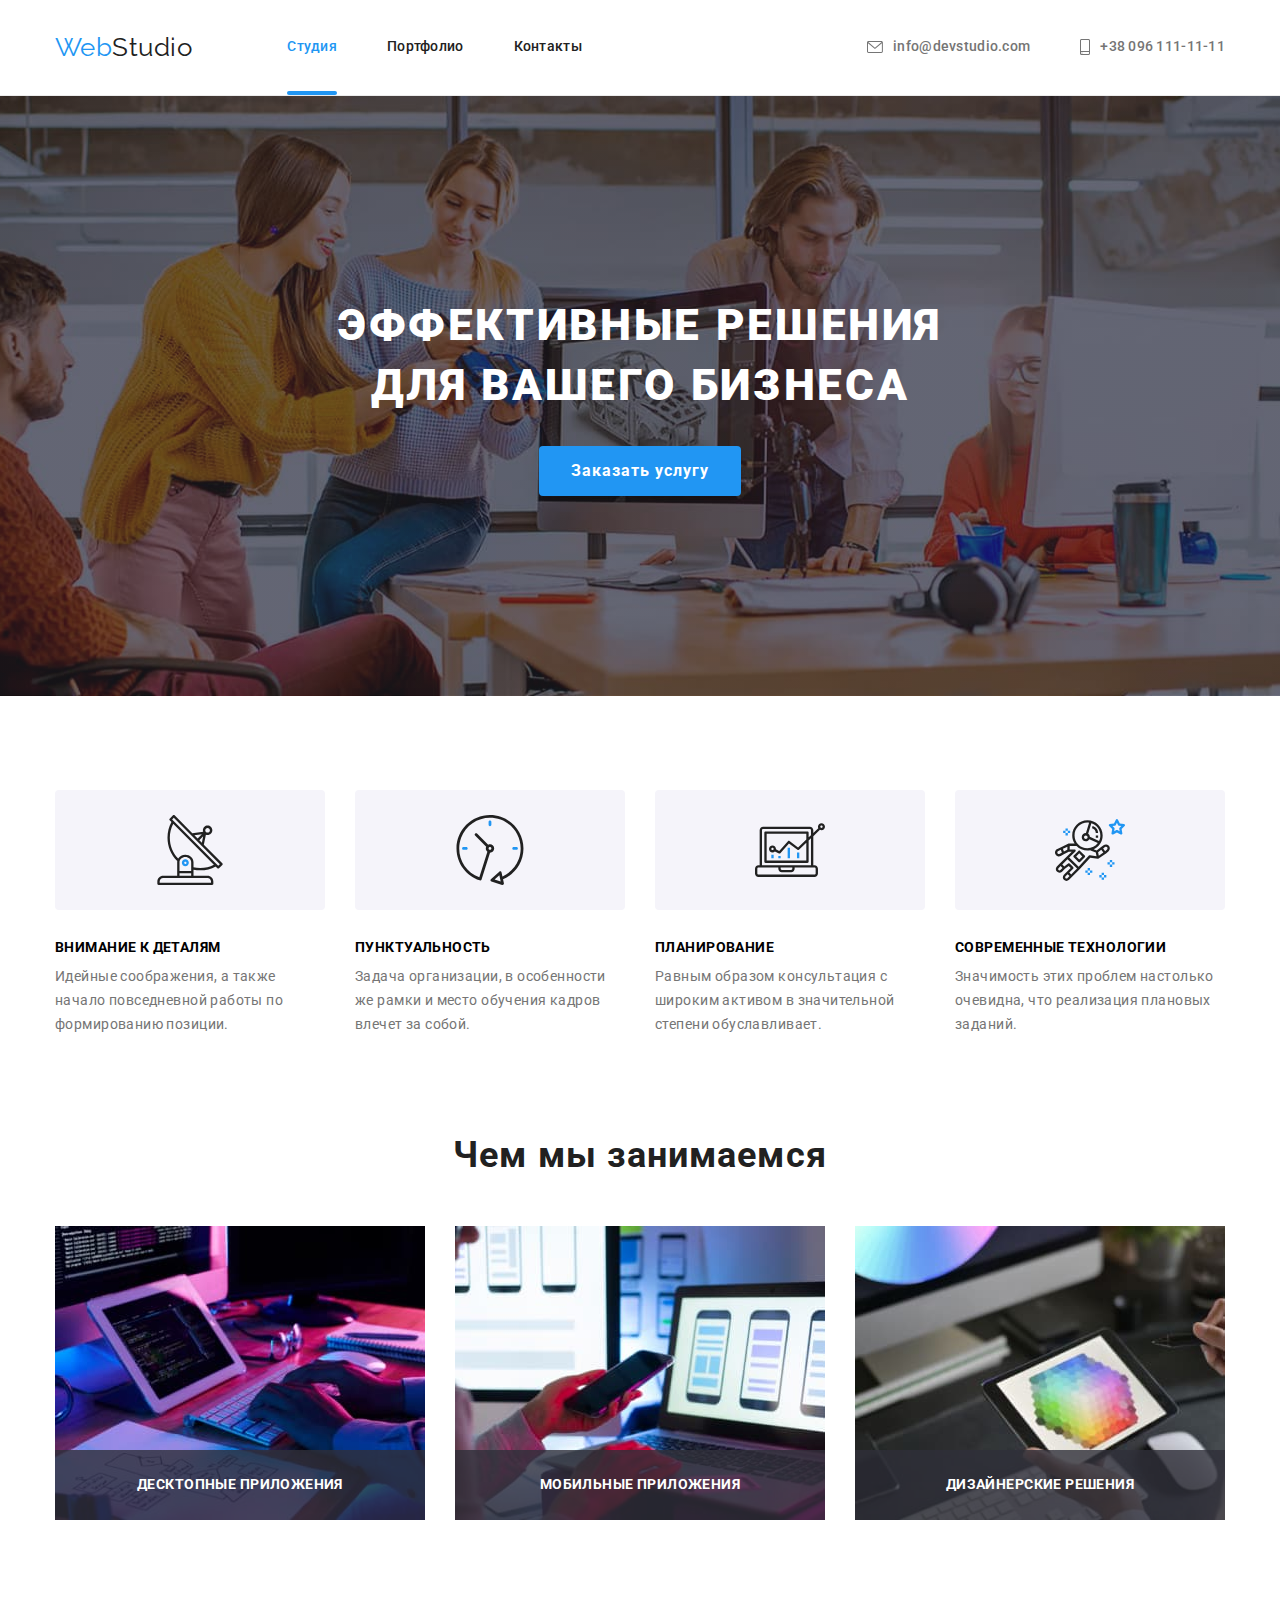
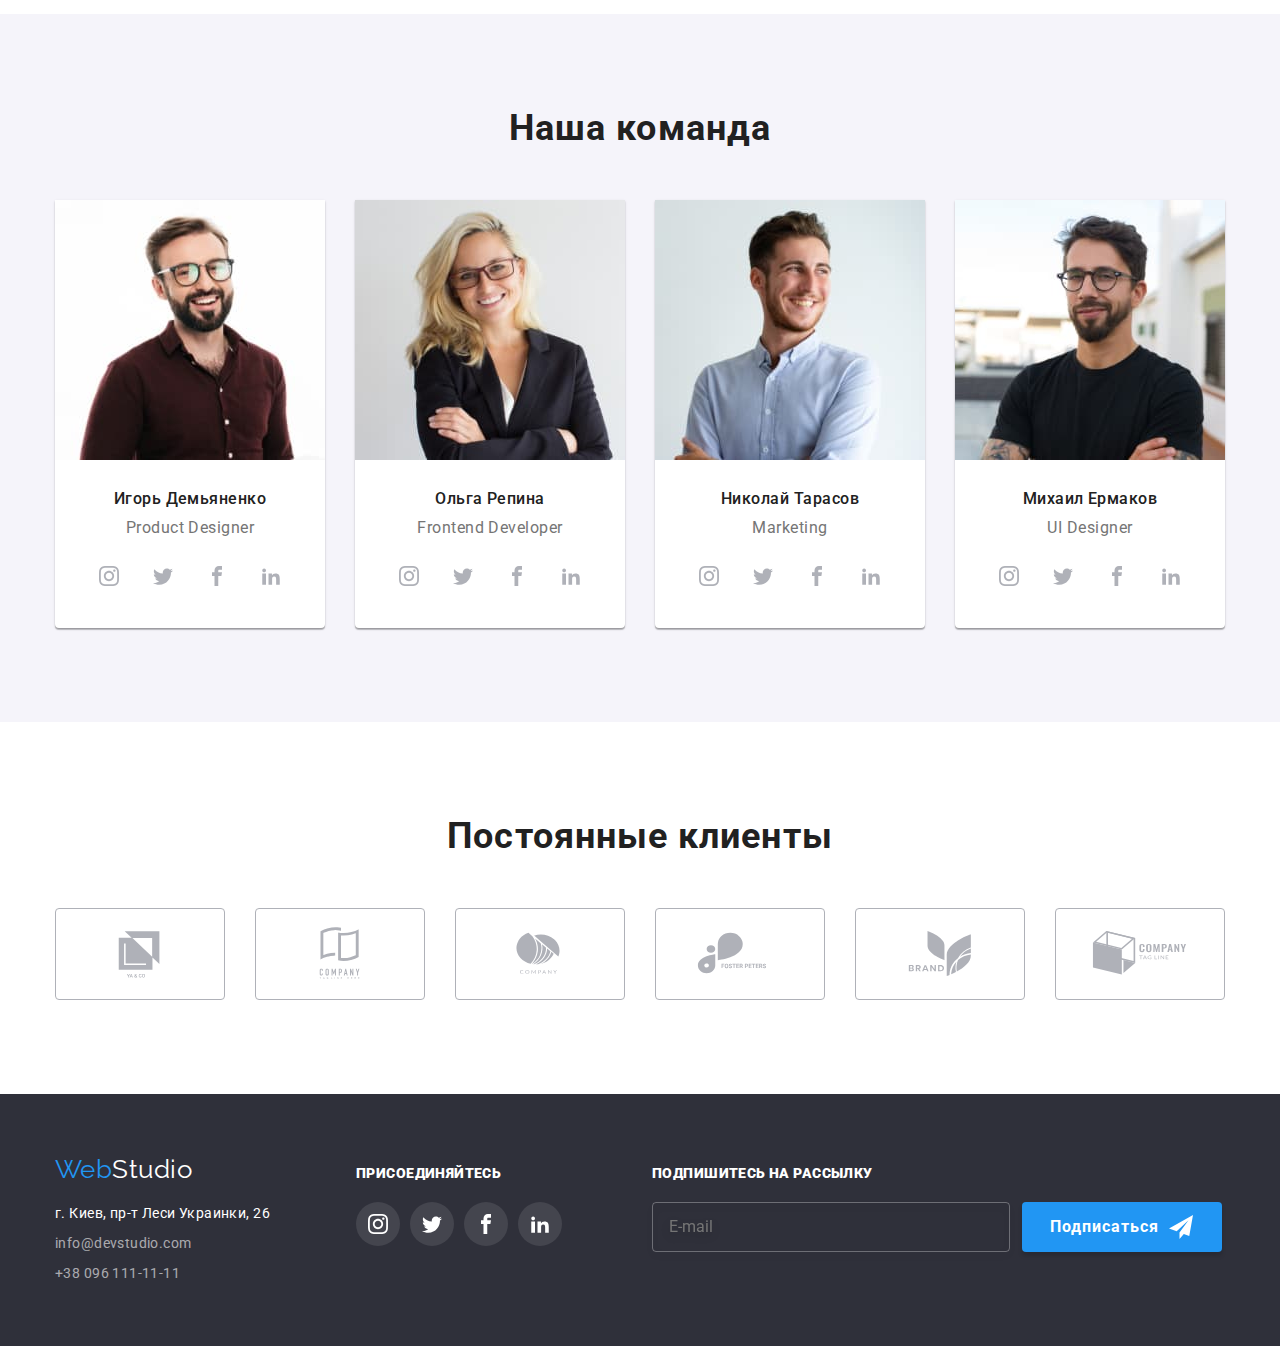
==== index.html @ 9012a433 "scss biaka" ====
<!DOCTYPE html>
<html lang="ru">
<head>
    <meta charset="UTF-8">
    <meta http-equiv="X-UA-Compatible" content="IE=edge">
    <meta name="viewport" content="width=device-width, initial-scale=1.0">
    <title>Studio</title>
    <link rel="preconnect" href="https://fonts.googleapis.com">
    <link rel="preconnect" href="https://fonts.gstatic.com" crossorigin>
    <link href="https://fonts.googleapis.com/css2?family=Raleway:wght@700&family=Roboto:wght@400;500;700;900&display=swap"
        rel="stylesheet">
    <link rel="stylesheet" href="https://cdnjs.cloudflare.com/ajax/libs/modern-normalize/1.1.0/modern-normalize.min.css">
    <link rel="stylesheet" href="./css/main.min.css">
    <link rel="stylesheet" href="./css/styles.css">
</head>
<body>
    <!-- Шапка сайта -->
    <header class="header">
        <div class="container header-container">
            <nav class="header-navigate">
                <p class="logo">Web<span class="text">Studio</span></p>
                <ul class="site-nav">
                    <li class="site-nav-item"> <a class="site-nav-link current" href="./index.html"> Студия </a> </li>
                    <li class="site-nav-item"> <a class="site-nav-link" href="./portfolio.html"> Портфолио </a> </li>
                    <li class="site-nav-item"> <a class="site-nav-link" href=""> Контакты </a> </li>
                </ul>
            </nav>
            <ul class="auth-nav">
                <li class="auth-nav-item">
                    <a class="auth-nav-link" href="mailto:info@devstudio.com">
                        <svg class="nav-icon nav-icon-envelope">
                            <use href="./images/sprite.svg#icon-envelope"></use>
                        </svg>
                        info@devstudio.com
                    </a>
                </li>

                <li class="auth-nav-item">
                    <a class="auth-nav-link" href="tel:+380961111111">
                        <svg class="nav-icon nav-icon-smartphone">
                            <use href="./images/sprite.svg#icon-smartphone"></use>
                        </svg>
                        +38 096 111-11-11
                    </a>
                </li>
            </ul>
        </div>
    </header>
    <main>
        <!-- Герой -->
        <section class="section section-hero">
            <div class="container">
                <h1 class="hero-headline "> Эффективные решения для вашего бизнеса </h1>
                <button class="hero-button" type="button" data-modal-open> Заказать услугу </button>
            </div>
        </section>
        <!-- Преимущества  -->
        <section class="section section-benefits">
            <div class="container">
                <h2 class="visual-hidden"> Наши преимущества </h2>
                <ul class="benefits">
                    <li class="benefits-items">
                        <div class="benefits-card-set">
                            <div class="card-set">
                                <svg width="70" height="70">
                                    <use href="./images/sprite.svg#icon-antenna"></use>
                                </svg>
                            </div>
                            <h3 class="title-items "> Внимание к деталям </h3>
                            <p class="text-items"> Идейные соображения, а также начало повседневной работы по
                                формированию позиции. </p>
                        </div>
                    </li>
                    <li class="benefits-items">
                        <div class="benefits-card-set">
                            <div class="card-set">
                                <svg width="70" height="70">
                                    <use href="./images/sprite.svg#icon-clock"></use>
                                </svg>
                            </div>
                            <h3 class="title-items "> Пунктуальность </h3>
                            <p class="text-items"> Задача организации, в особенности же рамки и место обучения кадров
                                влечет за собой. </p>
                        </div>
                    </li>
                    <li class="benefits-items">
                        <div class="benefits-card-set">
                            <div class="card-set">
                                <svg width="70" height="70">
                                    <use href="./images/sprite.svg#icon-diagram"></use>
                                </svg>
                            </div>
                            <h3 class="title-items "> Планирование </h3>
                            <p class="text-items"> Равным образом консультация с широким активом в значительной степени
                                обуславливает. </p>
                        </div>
                    </li>
                    <li class="benefits-items">
                        <div class="benefits-card-set">
                            <div class="card-set">
                                <svg width="70" height="70">
                                    <use href="./images/sprite.svg#icon-astronaut"></use>
                                </svg>
                            </div>
                            <h3 class="title-items "> Современные технологии </h3>
                            <p class="text-items"> Значимость этих проблем настолько очевидна, что реализация плановых
                                заданий. </p>
                        </div>
                    </li>
                </ul>
            </div>
        </section>
        <!--Примери работ -->
        <section class="section section-work">
            <div class="container">
                <h2 class="headline"> Чем мы занимаемся </h2>
                <ul class="pictures">
                    <li class="pictures-work">
                        <img src="./images1/picture1.jpg" alt="программное обеспечение" height="294" width="370">
                        <p class="pictures-label">Десктопные приложения</p>
                    </li>
                    <li class="pictures-work">
                        <img src="./images1/picture2.jpg" alt="поддержка мобильних приложений" height="294" width="370">
                        <p class="pictures-label">Мобильные приложения</p>
                    </li>
                    <li class="pictures-work">
                        <img src="./images1/picture3.jpg" alt="цветовое оформление" height="294" width="370">
                        <p class="pictures-label">Дизайнерские решения</p>
                    </li>
                </ul>
            </div>
        </section>
        <!-- Наша команда  -->
        <section class="section section-team">
            <div class="container">
                <h2 class="headline"> Наша команда </h2>
                <ul class="team">
                    <li class="people">
                        <img src="./images1/igor_demianenko.jpg" alt="Игорь Демьяненко" height="260" width="270">
                        <div class="people-item">
                            <h3 class="people-name"> Игорь Демьяненко </h3>
                            <p lang="en" class="people-position"> Product Designer </p>
                            <div class="social-card">
                                <ul class="social-list">
                                    <li class="social-item">
                                        <a class="social-link" href="">
                                            <svg class="social-icon" width="20" height="20">
                                                <use href="./images/sprite.svg#icon-instagram1"></use>
                                            </svg>
                                        </a>
                                    </li>
                                    <li class="social-item">
                                        <a class="social-link" href="">
                                            <svg class="social-icon">
                                                <use href="./images/sprite.svg#icon-twitter1"></use>
                                            </svg>
                                        </a>
                                    </li>
                                    <li class="social-item">
                                        <a class="social-link" href="">
                                            <svg class="social-icon">
                                                <use href="./images/sprite.svg#icon-facebook1"></use>
                                            </svg>
                                        </a>
                                    </li>
                                    <li class="social-item">
                                        <a class="social-link" href="">
                                            <svg class="social-icon">
                                                <use href="./images/sprite.svg#icon-linkedin1"></use>
                                            </svg>
                                        </a>
                                    </li>
                                </ul>
                            </div>
                        </div>
                    </li>
                    <li class="people">
                        <img src="./images1/olga_repina.jpg" alt="Ольга Репина" height="260" width="270">
                        <div class="people-item">
                            <h3 class="people-name"> Ольга Репина </h3>
                            <p lang="en" class="people-position"> Frontend Developer </p>
                            <div class="social-card">
                                <ul class="social-list">
                                    <li class="social-item">
                                        <a class="social-link link" href="">
                                            <svg class="social-icon" width="20" height="20">
                                                <use href="./images/sprite.svg#icon-instagram1"></use>
                                            </svg>
                                        </a>
                                    </li>
                                    <li class="social-item">
                                        <a class="social-link link" href="">
                                            <svg class="social-icon">
                                                <use href="./images/sprite.svg#icon-twitter1"></use>
                                            </svg>
                                        </a>
                                    </li>
                                    <li class="social-item">
                                        <a class="social-link link" href="">
                                            <svg class="social-icon">
                                                <use href="./images/sprite.svg#icon-facebook1"></use>
                                            </svg>
                                        </a>
                                    </li>
                                    <li class="social-item">
                                        <a class="social-link link" href="">
                                            <svg class="social-icon">
                                                <use href="./images/sprite.svg#icon-linkedin1"></use>
                                            </svg>
                                        </a>
                                    </li>
                                </ul>
                            </div>
                        </div>
                    </li>
                    <li class="people">
                        <img src="./images1/nikolay_tarasov.jpg" alt="Николай Тарасов" height="260" width="270">
                        <div class="people-item">
                            <h3 class="people-name">Николай Тарасов</h3>
                            <p lang="en" class="people-position">Marketing</p>
                            <div class="social-card">
                                <ul class="social-list">
                                    <li class="social-item">
                                        <a class="social-link link" href="">
                                            <svg class="social-icon" width="20" height="20">
                                                <use href="./images/sprite.svg#icon-instagram1"></use>
                                            </svg>
                                        </a>
                                    </li>
                                    <li class="social-item">
                                        <a class="social-link link" href="">
                                            <svg class="social-icon">
                                                <use href="./images/sprite.svg#icon-twitter1"></use>
                                            </svg>
                                        </a>
                                    </li>
                                    <li class="social-item">
                                        <a class="social-link link" href="">
                                            <svg class="social-icon">
                                                <use href="./images/sprite.svg#icon-facebook1"></use>
                                            </svg>
                                        </a>
                                    </li>
                                    <li class="social-item">
                                        <a class="social-link link" href="">
                                            <svg class="social-icon">
                                                <use href="./images/sprite.svg#icon-linkedin1"></use>
                                            </svg>
                                        </a>
                                    </li>
                                </ul>
                            </div>
                        </div>
                    </li>
                    <li class="people">
                        <img src="./images1/mikhail_yermakov.jpg" alt="Михаил Ермаков" height="260" width="270">
                        <div class="people-item">
                            <h3 class="people-name">Михаил Ермаков</h3>
                            <p lang="en" class="people-position">UI Designer</p>
                            <div class="social-card">
                                <ul class="social-list">
                                    <li class="social-item">
                                        <a class="social-link link" href="">
                                            <svg class="social-icon" width="20" height="20">
                                                <use href="./images/sprite.svg#icon-instagram1"></use>
                                            </svg>
                                        </a>
                                    </li>
                                    <li class="social-item">
                                        <a class="social-link link" href="">
                                            <svg class="social-icon">
                                                <use href="./images/sprite.svg#icon-twitter1"></use>
                                            </svg>
                                        </a>
                                    </li>
                                    <li class="social-item">
                                        <a class="social-link link" href="">
                                            <svg class="social-icon">
                                                <use href="./images/sprite.svg#icon-facebook1"></use>
                                            </svg>
                                        </a>
                                    </li>
                                    <li class="social-item">
                                        <a class="social-link link" href="">
                                            <svg class="social-icon">
                                                <use href="./images/sprite.svg#icon-linkedin1"></use>
                                            </svg>
                                        </a>
                                    </li>
                                </ul>
                            </div>
                        </div>
                    </li>
                </ul>
            </div>
        </section>
        <!-- Постоянные клиенты -->
        <section class="section">
            <div class="container">
                <h2 class="headline">Постоянные клиенты</h2>
                <ul class="company">
                    <li class="company-partner">
                        <a class="company-link" href="">
                            <svg class="company-icon">
                                <use href="./images/sprite.svg#icon-company0"></use>
                            </svg>
                        </a>
                    </li>
                    <li class="company-partner">
                        <a class="company-link" href="">
                            <svg class="company-icon">
                                <use href="./images/sprite.svg#icon-company1"></use>
                            </svg>
                        </a>
                    </li>
                    <li class="company-partner">
                        <a class="company-link" href="">
                            <svg class="company-icon">
                                <use href="./images/sprite.svg#icon-company2"></use>
                            </svg>
                        </a>
                    </li>
                    <li class="company-partner">
                        <a class="company-link" href="">
                            <svg class="company-icon">
                                <use href="./images/sprite.svg#icon-company3"></use>
                            </svg>
                        </a>
                    </li>
                    <li class="company-partner">
                        <a class="company-link" href="">
                            <svg class="company-icon">
                                <use href="./images/sprite.svg#icon-company4"></use>
                            </svg>
                        </a>
                    </li>
                    <li class="company-partner">
                        <a class="company-link" href="">
                            <svg class="company-icon">
                                <use href="./images/sprite.svg#icon-company5"></use>
                            </svg>
                        </a>
                    </li>
                </ul>
            </div>
        </section>
    </main>
    <!-- Подвал -->
    <footer class="footer">
        <div class="container footer-container">
            <div class="footer-address">
                <p class="logo">Web<span class="text">Studio</span></p>
                <address class="address">
                    <ul class="address-list">
                        <li class="address-row">
                            <a class="address-link maps"
                                href="https://www.google.com.ua/maps/place/%D0%B1%D1%83%D0%BB%D1%8C%D0%B2%D0%B0%D1%80+%D0%9B%D0%B5%D1%81%D1%96+%D0%A3%D0%BA%D1%80%D0%B0%D1%97%D0%BD%D0%BA%D0%B8,+26,+%D0%9A%D0%B8%D1%97%D0%B2,+02000/@50.4268936,30.5373685,18z">
                                г. Киев, пр-т Леси Украинки, 26 </a>
                        </li>
                        <li class="address-row">
                            <a class="address-link" href="mailto:info@devstudio.com"> info@devstudio.com </a>
                        </li>
                        <li class="address-row">
                            <a class="address-link" href="tel:+380961111111"> +38 096 111-11-11 </a>
                        </li>
                    </ul>
                </address>
            </div>
            <div class="footer-social">
                <p class="footer-headline"> <strong>присоединяйтесь</strong> </p>
                <ul class="social-list">
                    <li class="social-item">
                        <a class="footer-social-link social-link" href="">
                            <svg class="social-icon" width="20" height="20">
                                <use href="./images/sprite.svg#icon-instagram1"></use>
                            </svg>
                        </a>
                    </li>
                    <li class="social-item">
                        <a class="footer-social-link social-link" href="">
                            <svg class="social-icon">
                                <use href="./images/sprite.svg#icon-twitter1"></use>
                            </svg>
                        </a>
                    </li>
                    <li class="social-item">
                        <a class="footer-social-link social-link" href="">
                            <svg class="social-icon">
                                <use href="./images/sprite.svg#icon-facebook1"></use>
                            </svg>
                        </a>
                    </li>
                    <li class="social-item">
                        <a class="footer-social-link social-link" href="">
                            <svg class="social-icon">
                                <use href="./images/sprite.svg#icon-linkedin1"></use>
                            </svg>
                        </a>
                    </li>
                </ul>
            </div>
            <div class="footer-online">
                <p class="footer-headline"> <strong>Подпишитесь на рассылку</strong> </p>
                <form class="footer-online-form">
                    <input class="footer-online-input" type="email" name="user-mail" placeholder="E-mail">
                    <button type="submit" class="hero-button footer-online-btn">
                        Подписаться
                        <svg class="footer-btn-icon">
                            <use href="./images/sprite.svg#icon-send"></use>
                        </svg>
                    </button>
                </form>
            </div>
        </div>
    </footer>
    <!-- modal icon -->
    <div class="backdrop is-hidden" data-modal>
        <div class="modal">
            <button type="button" class="close-btn" data-modal-close>
                <svg class="close-btn-icon">
                    <use href="./images/sprite.svg#icon-close"></use>
                </svg>
            </button>
            <!-- form -->
            <form class="modal-form">
                <p class="modal-title">Оставьте свои данные, мы вам перезвоним</p>
                <div>
                    <div class="modal-field">
                        <label for="name">Имя</label>
                        <span class="input-wrapper">
                            <input class="modal-input" type="text" name="name" id="name" required>
                            <svg class="modal-icon">
                                <use href="./images/sprite.svg#icon-person"></use>
                            </svg>
                        </span>
                    </div>
                    <div class="modal-field">
                        <label for="tel">Телефон</label>
                        <span class="input-wrapper">
                            <input class="modal-input" type="tel" name="tel" id="tel">
                            <svg class="modal-icon">
                                <use href="./images/sprite.svg#icon-phone"></use>
                            </svg>
                        </span>
                    </div>
                    <div class="modal-field">
                        <label for="mail">Почта</label>
                        <span class="input-wrapper">
                            <input class="modal-input" type="email" name="mail" id="mail">
                            <svg class="modal-icon">
                                <use href="./images/sprite.svg#icon-envelope-black"></use>
                            </svg>
                        </span>
                    </div>
                    <div class="modal-comment">
                        <label for="comment">Коментарий</label>
                        <textarea class="textarea-comment" name="comment" id="comment"
                            placeholder="Введите текст"></textarea>
                    </div>

                    <input class="input-checkbox visual-hidden" type="checkbox" name="text" value="text" id="text" />
                    <label class="label-checkbox" for="text">
                        <span class="contour-checkbox">
                            <svg class="check-icon">
                                <use href="./images/sprite.svg#icon-vector"></use>
                            </svg>
                        </span>
                        Соглашаюсь с рассылкой и принимаю <a href="#" class="label-checkbox-link">Условия договора</a>
                    </label>
                </div>
                <div class="modal-btn">
                    <button class="hero-button" type="submit">Отправить</button>
                </div>
            </form>
        </div>
    </div>
    <script src="./js/modal.js"></script>
</body>

</html>
---- css/main.min.css ----
:root{--primary-title-color: #ffffff;--title-text-color: #212121;--text-item-color: #757575;--section-aside-color: #2f303a;--section-secondary-color: #f5f4fa;--social-icon-color: #afb1b8;--accent-color: #2196f3;--timing-function: cubic-bezier(0.4, 0, 0.2, 1);--timing-duration: 250ms}p,h1,h2,h3,h4,h5,h6{margin:0}ul{margin:0;padding-left:0;list-style:none}a{display:block;text-decoration:none;font-style:normal}.visual-hidden{position:absolute;width:1px;height:1px;margin:-1px;border:0;padding:0;white-space:nowrap;-webkit-clip-path:inset(100%);clip-path:inset(100%);clip:rect(0 0 0 0);overflow:hidden}body{font-family:"Roboto",sans-serif;font-style:400;letter-spacing:.03em;background-color:var(--primary-title-color)}img{display:block;max-width:100%;height:auto}.container{margin-left:auto;margin-right:auto;padding-left:15px;padding-right:15px;width:1200px}.section{padding-top:94px;padding-bottom:94px}.logo{font-family:"Raleway",sans-serif;font-size:26px;line-height:1.19;margin-right:95px;color:var(--accent-color)}.logo .text{font-family:"Raleway",sans-serif;font-size:26px;line-height:1.19;color:var(--title-text-color)}.footer .logo{margin-bottom:20px}.footer .text{color:var(--primary-title-color)}.header{padding-top:32px;padding-bottom:32px;border-bottom:1px solid #ececec}.header-container{display:flex;align-items:center}.header-navigate{display:flex;align-items:center}.site-nav{display:flex;align-items:center}.site-nav-item:not(:last-child){margin-right:50px}.site-nav-link{font-weight:500;font-size:14px;line-height:1.14;letter-spacing:.02em;color:var(--title-text-color);position:relative;transition:color var(--timing-duration) var(--timing-function)}.site-nav-link:hover,.site-nav-link:focus,.site-nav-link.current{color:var(--accent-color)}.current::after{content:"";position:absolute;display:block;width:100%;height:4px;border-radius:2px;background-color:var(--accent-color);bottom:-40px}.auth-nav{display:flex;margin-left:auto;align-items:center}.auth-nav-item:not(:last-child){margin-right:50px}.auth-nav-link{font-weight:500;font-size:14px;line-height:1.14;letter-spacing:.02em;color:var(--text-item-color);display:flex;align-items:center;transition:color var(--timing-duration) var(--timing-function)}.auth-nav-link:hover,.auth-nav-link:focus{color:var(--accent-color)}.auth-nav-link:hover .nav-icon,.auth-nav-link:focus .nav-icon{fill:var(--accent-color)}.nav-icon{margin-right:10px;fill:var(--text-item-color);transition:fill var(--timing-duration) var(--timing-function)}.nav-icon-envelope{height:12px;width:16px}.nav-icon-smartphone{height:16px;width:10px}.hero-button{padding:10px 32px;font-weight:700;font-size:16px;line-height:1.87;letter-spacing:.06em;border-radius:4px;background-color:var(--accent-color);color:var(--primary-text-color);box-shadow:0px 4px 4px rgba(0,0,0,.15);border:none;align-items:center;text-align:center;cursor:pointer;transition:background-color var(--timing-duration) var(--timing-function)}.hero-button:hover,.hero-button:focus{background-color:#188ce8}.desc-portfolio{display:flex;margin:auto;margin-bottom:50px;width:611px}.desc-nav:not(:last-child){margin-right:8px}.desc-button{padding:6px 22px;font-weight:500;font-size:16px;line-height:1.62;border-radius:4px;color:var(--title-text-color);background-color:var(--section-secondary-color);border:none;cursor:pointer;text-align:center;transition:color var(--timing-duration) var(--timing-function),background-color var(--timing-duration) var(--timing-function),box-shadow var(--timing-duration) var(--timing-function)}.desc-button:hover,.desc-button:focus{color:var(--primary-title-color);background-color:var(--accent-color);box-shadow:0px 3px 1px rgba(0,0,0,.1),0px 1px 2px rgba(0,0,0,.08),0px 2px 2px rgba(0,0,0,.12)}.section.section-hero{max-width:1600px;padding-top:200px;padding-bottom:200px;align-items:center;text-align:center;color:var(--primary-title-color);background-color:var(--section-aside-color);background-image:linear-gradient(to right, rgba(47, 48, 58, 0.4), rgba(47, 48, 58, 0.4)),url(../images1/hero.jpg);background-repeat:no-repeat;background-position:center;background-size:cover}.hero-headline{font-weight:900;font-size:44px;line-height:1.36;letter-spacing:.06em;text-transform:uppercase;margin-bottom:30px;margin-right:auto;margin-left:auto;max-width:696px}.headline{margin-bottom:50px;font-weight:700;font-size:36px;line-height:1.16;letter-spacing:.03em;text-align:center;color:var(--title-text-color)}.section.section-benefits{padding-bottom:47px}.benefits{display:flex;flex-wrap:wrap}.benefits-items{margin-right:30px;height:251px;width:270px}.benefits-items:last-child{margin-right:0}.benefits-items:not(:last-child){margin-right:30px}.card-set{display:flex;align-items:center;justify-content:center;height:120px;background:var(--section-secondary-color);border-radius:4px}.title-items{margin-top:30px;font-weight:700;font-size:14px;line-height:1.14;letter-spacing:.03em;text-transform:uppercase}.text-items{margin-top:10px;font-weight:400;font-size:14px;line-height:1.71;letter-spacing:.03em;color:var(--text-item-color)}.text-items:not(:last-child){margin-right:30px}.section.section-work{padding-top:47px}.pictures{display:flex;flex-wrap:wrap;margin-right:-30px}.pictures-work{position:relative}.pictures-work:not(:last-child){flex-basis:calc(100% / 3 - 30px);margin-right:30px}.pictures-label{font-weight:700;font-size:14px;line-height:1.14;text-align:center;letter-spacing:.03em;text-transform:uppercase;color:var(--primary-title-color);background:rgba(47,48,58,.8);width:100%;padding:27px 82px;position:absolute;bottom:0}.section.section-team{background-color:var(--section-secondary-color)}.team{display:flex;flex-wrap:wrap}.people{margin-right:30px;width:270px;height:428px;box-shadow:0px 1px 3px rgba(0,0,0,.12),0px 1px 1px rgba(0,0,0,.14),0px 2px 1px rgba(0,0,0,.2);border-radius:0px 0px 4px 4px;background-color:var(--primary-title-color)}.people:last-child{margin-right:0}.people-item{padding-top:30px;padding-bottom:30px}.people-name{margin-bottom:10px;font-weight:500;font-size:16px;line-height:1.18;text-align:center;color:var(--title-text-color)}.people-position{margin-bottom:16px;text-align:center;font-weight:400;font-size:16px;line-height:1.18;letter-spacing:.03em;color:var(--text-item-color)}.social-list{display:flex;justify-content:center}.social-item{margin-right:10px;width:44px;height:44px}.social-item:last-child{margin-right:0}.social-link{width:100%;height:100%;border-radius:50%;display:flex;align-items:center;justify-content:center;background-color:var(--primary-title-color);transition:background-color var(--timing-duration) var(--timing-function)}.social-link:hover,.social-link:focus{background-color:var(--accent-color)}.social-link:hover .social-icon,.social-link:focus .social-icon{fill:var(--primary-title-color)}.social-icon{width:20px;height:20px;fill:var(--social-icon-color);transition:fill var(--timing-duration) var(--timing-function)}.company{display:flex;flex-wrap:wrap}.company-partner{margin-right:30px;width:170px;height:92px}.company-partner:last-child{margin-right:0}.company-link{width:100%;height:100%;border:1px solid var(--social-icon-color);box-sizing:border-box;border-radius:4px;display:flex;align-items:center;justify-content:center;transition:border var(--timing-duration) var(--timing-function)}.company-link .company-icon{width:106px;height:60px;fill:var(--social-icon-color);transition:fill var(--timing-duration) var(--timing-function)}.company-link:hover,.company-link:focus{border:1px solid var(--accent-color)}.company-link:hover .company-icon,.company-link:focus .company-icon{fill:var(--accent-color)}.footer{padding-top:60px;padding-bottom:60px;background-color:var(--section-aside-color)}.footer-container{display:flex;align-items:baseline}.footer-address{width:231px;margin-right:70px}.address-list{display:flex;font-style:normal;flex-direction:column}.address-row:not(:last-child){margin-bottom:9px}.address-link{height:21px;font-weight:400;font-size:14px;letter-spacing:.03em;color:var(--text-item-color);color:rgba(255,255,255,.6);transition:color var(--timing-duration) var(--timing-function)}.address-link.maps{color:var(--primary-title-color)}.address-link:hover,.address-link:focus{color:var(--accent-color)}.footer-social{width:206px;margin-right:90px}.footer-headline{margin-bottom:20px;font-weight:700;font-size:14px;line-height:1.14;letter-spacing:.03em;text-transform:uppercase;color:var(--primary-title-color)}.footer-social-link{background:rgba(255,255,255,.1)}.footer-social-link .social-icon{fill:var(--primary-title-color)}.footer-online-form{display:flex}.footer-online-input{padding:15px 16px;margin-right:12px;width:358px;height:50px;color:var(--primary-title-color);background-color:transparent;box-sizing:border-box;border-radius:4px;border:1px solid rgba(255,255,255,.3);filter:drop-shadow(0px 4px 4px rgba(0, 0, 0, 0.15));outline:0px}.footer-online-input:focus{border-color:var(--accent-color)}.footer-online-form::-moz-placeholder{width:47px;font-size:16px;line-height:1.25;letter-spacing:.03em;color:rgba(255,255,255,.6)}.footer-online-form:-ms-input-placeholder{width:47px;font-size:16px;line-height:1.25;letter-spacing:.03em;color:rgba(255,255,255,.6)}.footer-online-form::placeholder{width:47px;font-size:16px;line-height:1.25;letter-spacing:.03em;color:rgba(255,255,255,.6)}.footer-online-btn{padding:10px 28px;width:200px;color:var(--primary-title-color);display:flex}.footer-btn-icon{height:24px;width:24px;margin-left:10px}.activities{display:flex;flex-wrap:wrap}.activities-cards{width:370px;margin-right:30px;margin-bottom:30px}.activities-cards:nth-child(3n){margin-right:0}.activities-cards:nth-last-child(-n+3){margin-bottom:0}.link-item:hover .activities-top-text,.link-item:focus .activities-top-text{transform:translateY(0)}.link-item:hover,.link-item:focus{box-shadow:0px 1px 1px rgba(0,0,0,.12),0px 4px 4px rgba(0,0,0,.06),1px 4px 6px rgba(0,0,0,.16)}.link-item{transition:box-shadow var(--timing-duration) var(--timing-function)}.activities-list{position:relative;overflow:hidden}.activities-top-text{padding:63px 24px;font-size:18px;line-height:1.5;letter-spacing:.03em;color:var(--primary-title-color);background-color:rgba(33,150,243,.9);position:absolute;top:0;left:0;height:100%;transform:translateY(100%);transition:transform var(--timing-duration) var(--timing-function)}.activities-title{padding-top:20px;padding-bottom:20px;padding-right:24px;padding-left:24px;border:1px solid #eee;border-top:0}.caption{margin-bottom:4px;font-weight:700;font-size:18px;line-height:2;letter-spacing:.06em;color:var(--title-text-color)}.activities-title .text{font-weight:400;font-size:16px;line-height:1,87;letter-spacing:.03em;color:var(--text-item-color)}.backdrop{position:fixed;top:0;left:0;width:100%;height:100%;background-color:rgba(0,0,0,.2);opacity:1;transition:opacity var(--timing-duration) var(--timing-function)}.backdrop.is-hidden{opacity:0;pointer-events:none}.modal{position:absolute;top:50%;left:50%;transform:translate(-50%, -50%);min-width:528px;min-height:581px;padding:40px;background-color:var(--primary-title-color);box-shadow:0px 1px 3px rgba(0,0,0,.12),0px 1px 1px rgba(0,0,0,.14),0px 2px 1px rgba(0,0,0,.2);border-radius:4px}.close-btn{border:0px;padding:0px;position:fixed;top:8px;right:8px;cursor:pointer;background-color:var(--primary-title-color);fill:#000;transition:fill var(--timing-duration) var(--timing-function)}.close-btn:hover{fill:var(--accent-color)}.close-btn .close-btn-icon{width:30px;height:30px}.modal-form{margin-left:auto;margin-right:auto}.modal-title{font-weight:700;font-size:20px;line-height:1.15;text-align:center;letter-spacing:.03em;margin-bottom:12px}.modal-field{position:relative;margin-bottom:10px}.modal-field label,.modal-comment label{margin-bottom:4px;font-size:12px;line-height:1.16;letter-spacing:.01em;color:var(--text-item-color)}.textarea-comment::-moz-placeholder, .modal-input::-moz-placeholder{font-size:14px;line-height:1.14;letter-spacing:.01em;color:rgba(117,117,117,.5)}.textarea-comment:-ms-input-placeholder, .modal-input:-ms-input-placeholder{font-size:14px;line-height:1.14;letter-spacing:.01em;color:rgba(117,117,117,.5)}.textarea-comment::placeholder,.modal-input::placeholder{font-size:14px;line-height:1.14;letter-spacing:.01em;color:rgba(117,117,117,.5)}.input-wrapper{display:block;position:relative;margin-top:4px}.modal-input{margin:0;width:100%;height:40px;border-radius:4px;border:1px solid rgba(33,33,33,.2);outline:0px;padding-left:42px;transition:border-color var(--timing-duration) var(--timing-function)}.modal-input:focus{border-color:var(--accent-color)}.modal-input:focus+.modal-icon{fill:var(--accent-color)}.modal-icon{position:absolute;left:12px;top:50%;transform:translateY(-50%);width:18px;height:18px;transition:fill var(--timing-duration) var(--timing-function)}.modal-comment{display:flex;flex-direction:column;margin-bottom:20px}.textarea-comment{padding:12px 16px;width:448px;height:120px;resize:none;border-radius:4px;border:1px solid rgba(33,33,33,.2);outline:0px;transition:border-color var(--timing-duration) var(--timing-function)}.textarea-comment:focus{border-color:var(--accent-color)}.input-checkbox{background-color:var(--title-text-color)}.input-checkbox:checked+.label-checkbox span,.input-checkbox:hover+.label-checkbox span{background-color:var(--accent-color);border:none}.label-checkbox{font-size:14px;line-height:1.7;letter-spacing:.03em;color:var(--text-item-color);display:flex;align-items:center;cursor:pointer;justify-content:center}.contour-checkbox{width:16px;height:15px;border:2px solid var(--title-text-color);box-shadow:0px 1px 3px rgba(0,0,0,.12),0px 1px 1px rgba(0,0,0,.14),0px 2px 1px rgba(0,0,0,.2);border-radius:4px;margin-right:7px;display:flex;align-items:center;justify-content:center;transition:background-color var(--timing-duration) var(--timing-function)}.check-icon{width:11px;height:8px}.label-checkbox-link{color:var(--accent-color);text-decoration:underline;padding-left:4px}.modal-btn{margin-top:30px;display:flex;justify-content:center;margin-right:auto;margin-left:auto;margin-bottom:auto}.modal-btn .button{color:var(--primary-title-color)}/*# sourceMappingURL=main.min.css.map */
---- css/styles.css ----
/* --Змінні-- */

/* --скидання стилів-- */

/* Прибираємо відстань знизу зображення
та обмежуємо габарити макс.100ширини */

/* -----логотип -----*/

/*-- Шапка сайта,навігація --*/

/*-- Герой,основний заголовок--*/

/* кнопки */

/*---Заголовки h2 (Portfolio h1)---*/
/* -Приховані заголовки- */

/* <!-- Переваги  --> */
/**/
/* --Приклади робіт -- */

/* --Наша команда --*/

/* ------ */

/* Наші клієнти */

/* ---footer--- */

/* ------ */

/* ---- */

/* ---Portfolio ---*/
/* кнопки */

/* --- */

/*--модальне вікно--- */


}
/* ----form----- */

/* --checkbox-- */

/* --кнопка form-- */
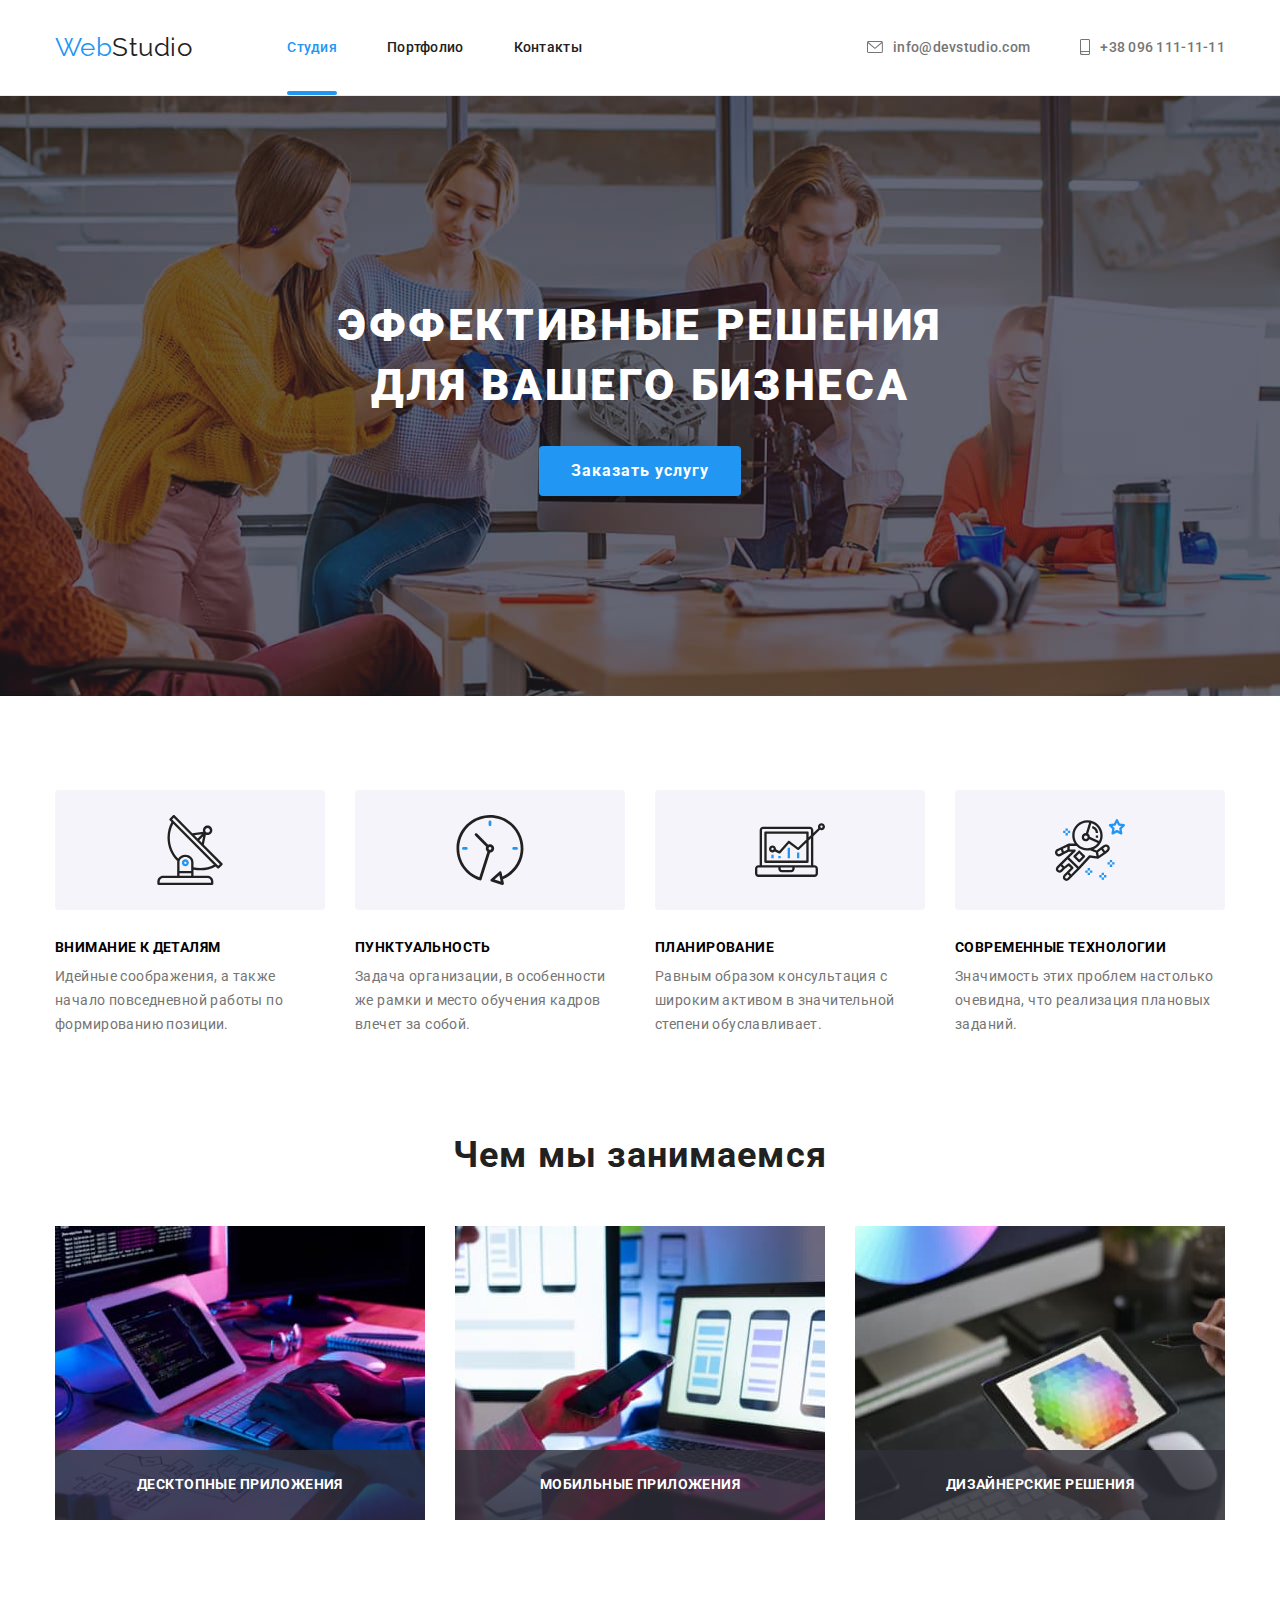
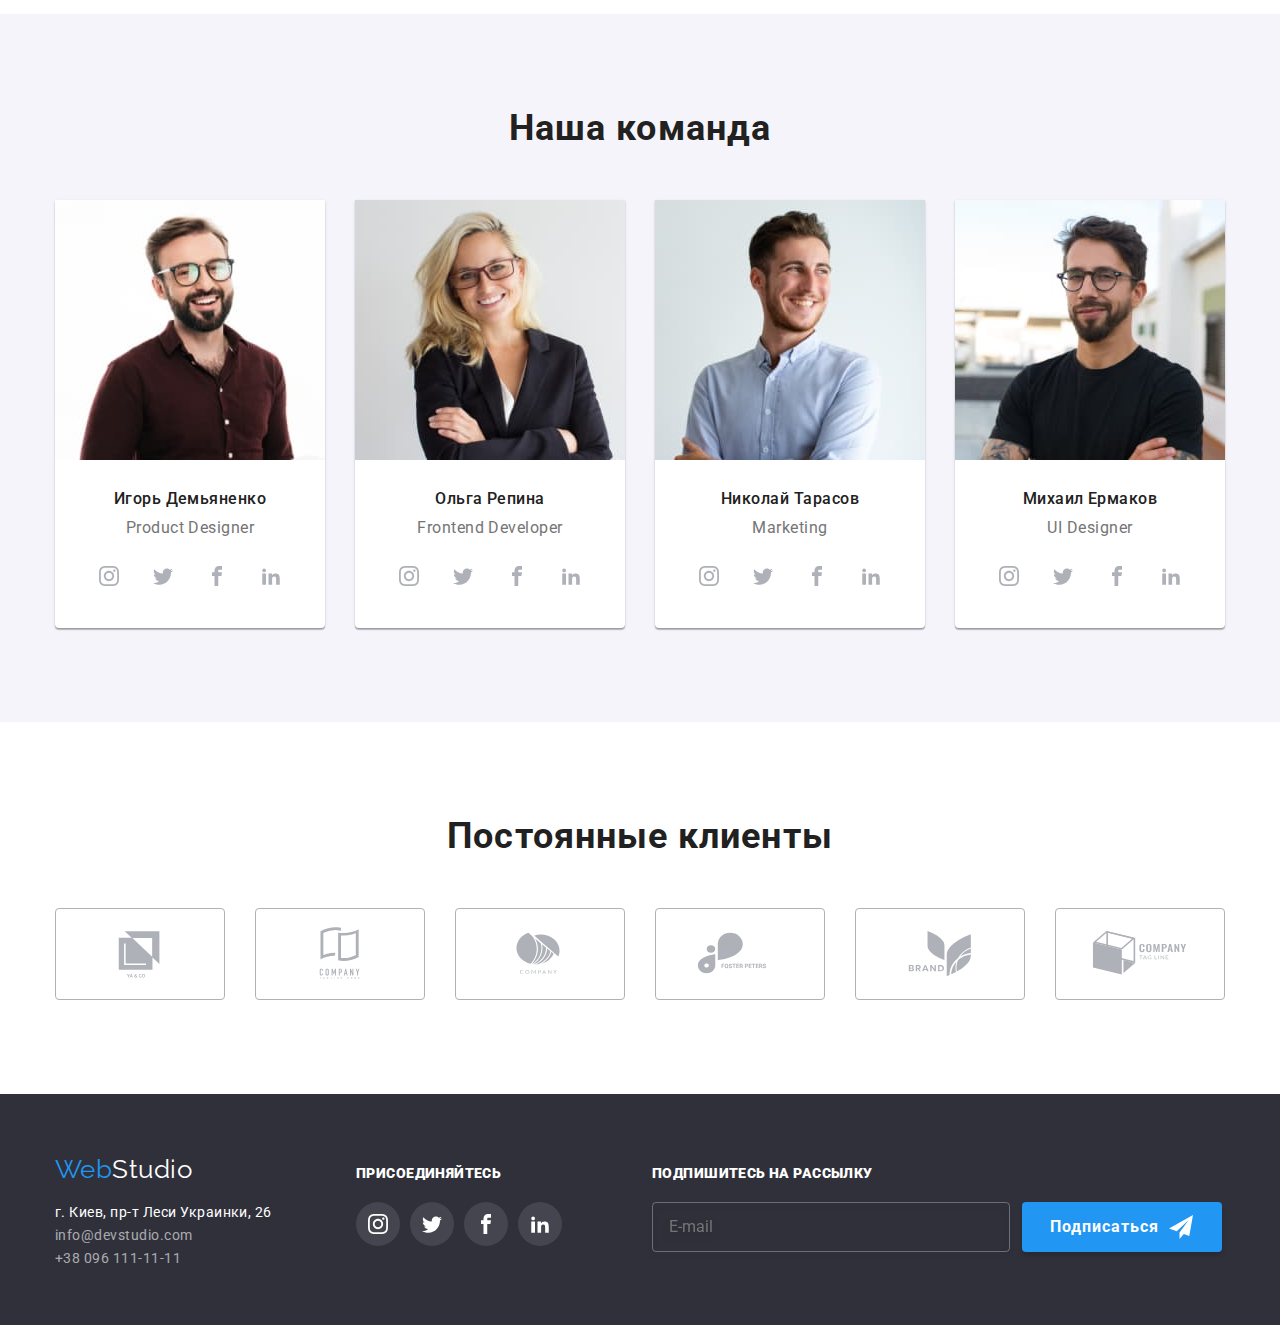
==== commit 920c7827: "BEM" ====
--- a/index.html
+++ b/index.html
@@ -11,7 +11,6 @@
         rel="stylesheet">
     <link rel="stylesheet" href="https://cdnjs.cloudflare.com/ajax/libs/modern-normalize/1.1.0/modern-normalize.min.css">
     <link rel="stylesheet" href="./css/main.min.css">
-    <link rel="stylesheet" href="./css/styles.css">
 </head>
 <body>
     <!-- Шапка сайта -->
@@ -20,13 +19,13 @@
             <nav class="header-navigate">
                 <p class="logo">Web<span class="text">Studio</span></p>
                 <ul class="site-nav">
-                    <li class="site-nav-item"> <a class="site-nav-link current" href="./index.html"> Студия </a> </li>
-                    <li class="site-nav-item"> <a class="site-nav-link" href="./portfolio.html"> Портфолио </a> </li>
-                    <li class="site-nav-item"> <a class="site-nav-link" href=""> Контакты </a> </li>
+                    <li class="site-nav__item"> <a class="site-nav-link current" href="./index.html"> Студия </a> </li>
+                    <li class="site-nav__item"> <a class="site-nav-link" href="./portfolio.html"> Портфолио </a> </li>
+                    <li class="site-nav__item"> <a class="site-nav-link" href=""> Контакты </a> </li>
                 </ul>
             </nav>
             <ul class="auth-nav">
-                <li class="auth-nav-item">
+                <li class="auth-nav__item">
                     <a class="auth-nav-link" href="mailto:info@devstudio.com">
                         <svg class="nav-icon nav-icon-envelope">
                             <use href="./images/sprite.svg#icon-envelope"></use>
@@ -35,7 +34,7 @@
                     </a>
                 </li>
 
-                <li class="auth-nav-item">
+                <li class="auth-nav__item">
                     <a class="auth-nav-link" href="tel:+380961111111">
                         <svg class="nav-icon nav-icon-smartphone">
                             <use href="./images/sprite.svg#icon-smartphone"></use>
@@ -182,28 +181,28 @@
                             <div class="social-card">
                                 <ul class="social-list">
                                     <li class="social-item">
-                                        <a class="social-link link" href="">
+                                        <a class="social-link" href="">
                                             <svg class="social-icon" width="20" height="20">
                                                 <use href="./images/sprite.svg#icon-instagram1"></use>
                                             </svg>
                                         </a>
                                     </li>
                                     <li class="social-item">
-                                        <a class="social-link link" href="">
+                                        <a class="social-link" href="">
                                             <svg class="social-icon">
                                                 <use href="./images/sprite.svg#icon-twitter1"></use>
                                             </svg>
                                         </a>
                                     </li>
                                     <li class="social-item">
-                                        <a class="social-link link" href="">
+                                        <a class="social-link" href="">
                                             <svg class="social-icon">
                                                 <use href="./images/sprite.svg#icon-facebook1"></use>
                                             </svg>
                                         </a>
                                     </li>
                                     <li class="social-item">
-                                        <a class="social-link link" href="">
+                                        <a class="social-link" href="">
                                             <svg class="social-icon">
                                                 <use href="./images/sprite.svg#icon-linkedin1"></use>
                                             </svg>
@@ -221,28 +220,28 @@
                             <div class="social-card">
                                 <ul class="social-list">
                                     <li class="social-item">
-                                        <a class="social-link link" href="">
+                                        <a class="social-link" href="">
                                             <svg class="social-icon" width="20" height="20">
                                                 <use href="./images/sprite.svg#icon-instagram1"></use>
                                             </svg>
                                         </a>
                                     </li>
                                     <li class="social-item">
-                                        <a class="social-link link" href="">
+                                        <a class="social-link" href="">
                                             <svg class="social-icon">
                                                 <use href="./images/sprite.svg#icon-twitter1"></use>
                                             </svg>
                                         </a>
                                     </li>
                                     <li class="social-item">
-                                        <a class="social-link link" href="">
+                                        <a class="social-link" href="">
                                             <svg class="social-icon">
                                                 <use href="./images/sprite.svg#icon-facebook1"></use>
                                             </svg>
                                         </a>
                                     </li>
                                     <li class="social-item">
-                                        <a class="social-link link" href="">
+                                        <a class="social-link" href="">
                                             <svg class="social-icon">
                                                 <use href="./images/sprite.svg#icon-linkedin1"></use>
                                             </svg>
@@ -260,28 +259,28 @@
                             <div class="social-card">
                                 <ul class="social-list">
                                     <li class="social-item">
-                                        <a class="social-link link" href="">
+                                        <a class="social-link" href="">
                                             <svg class="social-icon" width="20" height="20">
                                                 <use href="./images/sprite.svg#icon-instagram1"></use>
                                             </svg>
                                         </a>
                                     </li>
                                     <li class="social-item">
-                                        <a class="social-link link" href="">
+                                        <a class="social-link" href="">
                                             <svg class="social-icon">
                                                 <use href="./images/sprite.svg#icon-twitter1"></use>
                                             </svg>
                                         </a>
                                     </li>
                                     <li class="social-item">
-                                        <a class="social-link link" href="">
+                                        <a class="social-link" href="">
                                             <svg class="social-icon">
                                                 <use href="./images/sprite.svg#icon-facebook1"></use>
                                             </svg>
                                         </a>
                                     </li>
                                     <li class="social-item">
-                                        <a class="social-link link" href="">
+                                        <a class="social-link" href="">
                                             <svg class="social-icon">
                                                 <use href="./images/sprite.svg#icon-linkedin1"></use>
                                             </svg>
--- a/css/main.min.css
+++ b/css/main.min.css
@@ -1 +1 @@
-:root{--primary-title-color: #ffffff;--title-text-color: #212121;--text-item-color: #757575;--section-aside-color: #2f303a;--section-secondary-color: #f5f4fa;--social-icon-color: #afb1b8;--accent-color: #2196f3;--timing-function: cubic-bezier(0.4, 0, 0.2, 1);--timing-duration: 250ms}p,h1,h2,h3,h4,h5,h6{margin:0}ul{margin:0;padding-left:0;list-style:none}a{display:block;text-decoration:none;font-style:normal}.visual-hidden{position:absolute;width:1px;height:1px;margin:-1px;border:0;padding:0;white-space:nowrap;-webkit-clip-path:inset(100%);clip-path:inset(100%);clip:rect(0 0 0 0);overflow:hidden}body{font-family:"Roboto",sans-serif;font-style:400;letter-spacing:.03em;background-color:var(--primary-title-color)}img{display:block;max-width:100%;height:auto}.container{margin-left:auto;margin-right:auto;padding-left:15px;padding-right:15px;width:1200px}.section{padding-top:94px;padding-bottom:94px}.logo{font-family:"Raleway",sans-serif;font-size:26px;line-height:1.19;margin-right:95px;color:var(--accent-color)}.logo .text{font-family:"Raleway",sans-serif;font-size:26px;line-height:1.19;color:var(--title-text-color)}.footer .logo{margin-bottom:20px}.footer .text{color:var(--primary-title-color)}.header{padding-top:32px;padding-bottom:32px;border-bottom:1px solid #ececec}.header-container{display:flex;align-items:center}.header-navigate{display:flex;align-items:center}.site-nav{display:flex;align-items:center}.site-nav-item:not(:last-child){margin-right:50px}.site-nav-link{font-weight:500;font-size:14px;line-height:1.14;letter-spacing:.02em;color:var(--title-text-color);position:relative;transition:color var(--timing-duration) var(--timing-function)}.site-nav-link:hover,.site-nav-link:focus,.site-nav-link.current{color:var(--accent-color)}.current::after{content:"";position:absolute;display:block;width:100%;height:4px;border-radius:2px;background-color:var(--accent-color);bottom:-40px}.auth-nav{display:flex;margin-left:auto;align-items:center}.auth-nav-item:not(:last-child){margin-right:50px}.auth-nav-link{font-weight:500;font-size:14px;line-height:1.14;letter-spacing:.02em;color:var(--text-item-color);display:flex;align-items:center;transition:color var(--timing-duration) var(--timing-function)}.auth-nav-link:hover,.auth-nav-link:focus{color:var(--accent-color)}.auth-nav-link:hover .nav-icon,.auth-nav-link:focus .nav-icon{fill:var(--accent-color)}.nav-icon{margin-right:10px;fill:var(--text-item-color);transition:fill var(--timing-duration) var(--timing-function)}.nav-icon-envelope{height:12px;width:16px}.nav-icon-smartphone{height:16px;width:10px}.hero-button{padding:10px 32px;font-weight:700;font-size:16px;line-height:1.87;letter-spacing:.06em;border-radius:4px;background-color:var(--accent-color);color:var(--primary-text-color);box-shadow:0px 4px 4px rgba(0,0,0,.15);border:none;align-items:center;text-align:center;cursor:pointer;transition:background-color var(--timing-duration) var(--timing-function)}.hero-button:hover,.hero-button:focus{background-color:#188ce8}.desc-portfolio{display:flex;margin:auto;margin-bottom:50px;width:611px}.desc-nav:not(:last-child){margin-right:8px}.desc-button{padding:6px 22px;font-weight:500;font-size:16px;line-height:1.62;border-radius:4px;color:var(--title-text-color);background-color:var(--section-secondary-color);border:none;cursor:pointer;text-align:center;transition:color var(--timing-duration) var(--timing-function),background-color var(--timing-duration) var(--timing-function),box-shadow var(--timing-duration) var(--timing-function)}.desc-button:hover,.desc-button:focus{color:var(--primary-title-color);background-color:var(--accent-color);box-shadow:0px 3px 1px rgba(0,0,0,.1),0px 1px 2px rgba(0,0,0,.08),0px 2px 2px rgba(0,0,0,.12)}.section.section-hero{max-width:1600px;padding-top:200px;padding-bottom:200px;align-items:center;text-align:center;color:var(--primary-title-color);background-color:var(--section-aside-color);background-image:linear-gradient(to right, rgba(47, 48, 58, 0.4), rgba(47, 48, 58, 0.4)),url(../images1/hero.jpg);background-repeat:no-repeat;background-position:center;background-size:cover}.hero-headline{font-weight:900;font-size:44px;line-height:1.36;letter-spacing:.06em;text-transform:uppercase;margin-bottom:30px;margin-right:auto;margin-left:auto;max-width:696px}.headline{margin-bottom:50px;font-weight:700;font-size:36px;line-height:1.16;letter-spacing:.03em;text-align:center;color:var(--title-text-color)}.section.section-benefits{padding-bottom:47px}.benefits{display:flex;flex-wrap:wrap}.benefits-items{margin-right:30px;height:251px;width:270px}.benefits-items:last-child{margin-right:0}.benefits-items:not(:last-child){margin-right:30px}.card-set{display:flex;align-items:center;justify-content:center;height:120px;background:var(--section-secondary-color);border-radius:4px}.title-items{margin-top:30px;font-weight:700;font-size:14px;line-height:1.14;letter-spacing:.03em;text-transform:uppercase}.text-items{margin-top:10px;font-weight:400;font-size:14px;line-height:1.71;letter-spacing:.03em;color:var(--text-item-color)}.text-items:not(:last-child){margin-right:30px}.section.section-work{padding-top:47px}.pictures{display:flex;flex-wrap:wrap;margin-right:-30px}.pictures-work{position:relative}.pictures-work:not(:last-child){flex-basis:calc(100% / 3 - 30px);margin-right:30px}.pictures-label{font-weight:700;font-size:14px;line-height:1.14;text-align:center;letter-spacing:.03em;text-transform:uppercase;color:var(--primary-title-color);background:rgba(47,48,58,.8);width:100%;padding:27px 82px;position:absolute;bottom:0}.section.section-team{background-color:var(--section-secondary-color)}.team{display:flex;flex-wrap:wrap}.people{margin-right:30px;width:270px;height:428px;box-shadow:0px 1px 3px rgba(0,0,0,.12),0px 1px 1px rgba(0,0,0,.14),0px 2px 1px rgba(0,0,0,.2);border-radius:0px 0px 4px 4px;background-color:var(--primary-title-color)}.people:last-child{margin-right:0}.people-item{padding-top:30px;padding-bottom:30px}.people-name{margin-bottom:10px;font-weight:500;font-size:16px;line-height:1.18;text-align:center;color:var(--title-text-color)}.people-position{margin-bottom:16px;text-align:center;font-weight:400;font-size:16px;line-height:1.18;letter-spacing:.03em;color:var(--text-item-color)}.social-list{display:flex;justify-content:center}.social-item{margin-right:10px;width:44px;height:44px}.social-item:last-child{margin-right:0}.social-link{width:100%;height:100%;border-radius:50%;display:flex;align-items:center;justify-content:center;background-color:var(--primary-title-color);transition:background-color var(--timing-duration) var(--timing-function)}.social-link:hover,.social-link:focus{background-color:var(--accent-color)}.social-link:hover .social-icon,.social-link:focus .social-icon{fill:var(--primary-title-color)}.social-icon{width:20px;height:20px;fill:var(--social-icon-color);transition:fill var(--timing-duration) var(--timing-function)}.company{display:flex;flex-wrap:wrap}.company-partner{margin-right:30px;width:170px;height:92px}.company-partner:last-child{margin-right:0}.company-link{width:100%;height:100%;border:1px solid var(--social-icon-color);box-sizing:border-box;border-radius:4px;display:flex;align-items:center;justify-content:center;transition:border var(--timing-duration) var(--timing-function)}.company-link .company-icon{width:106px;height:60px;fill:var(--social-icon-color);transition:fill var(--timing-duration) var(--timing-function)}.company-link:hover,.company-link:focus{border:1px solid var(--accent-color)}.company-link:hover .company-icon,.company-link:focus .company-icon{fill:var(--accent-color)}.footer{padding-top:60px;padding-bottom:60px;background-color:var(--section-aside-color)}.footer-container{display:flex;align-items:baseline}.footer-address{width:231px;margin-right:70px}.address-list{display:flex;font-style:normal;flex-direction:column}.address-row:not(:last-child){margin-bottom:9px}.address-link{height:21px;font-weight:400;font-size:14px;letter-spacing:.03em;color:var(--text-item-color);color:rgba(255,255,255,.6);transition:color var(--timing-duration) var(--timing-function)}.address-link.maps{color:var(--primary-title-color)}.address-link:hover,.address-link:focus{color:var(--accent-color)}.footer-social{width:206px;margin-right:90px}.footer-headline{margin-bottom:20px;font-weight:700;font-size:14px;line-height:1.14;letter-spacing:.03em;text-transform:uppercase;color:var(--primary-title-color)}.footer-social-link{background:rgba(255,255,255,.1)}.footer-social-link .social-icon{fill:var(--primary-title-color)}.footer-online-form{display:flex}.footer-online-input{padding:15px 16px;margin-right:12px;width:358px;height:50px;color:var(--primary-title-color);background-color:transparent;box-sizing:border-box;border-radius:4px;border:1px solid rgba(255,255,255,.3);filter:drop-shadow(0px 4px 4px rgba(0, 0, 0, 0.15));outline:0px}.footer-online-input:focus{border-color:var(--accent-color)}.footer-online-form::-moz-placeholder{width:47px;font-size:16px;line-height:1.25;letter-spacing:.03em;color:rgba(255,255,255,.6)}.footer-online-form:-ms-input-placeholder{width:47px;font-size:16px;line-height:1.25;letter-spacing:.03em;color:rgba(255,255,255,.6)}.footer-online-form::placeholder{width:47px;font-size:16px;line-height:1.25;letter-spacing:.03em;color:rgba(255,255,255,.6)}.footer-online-btn{padding:10px 28px;width:200px;color:var(--primary-title-color);display:flex}.footer-btn-icon{height:24px;width:24px;margin-left:10px}.activities{display:flex;flex-wrap:wrap}.activities-cards{width:370px;margin-right:30px;margin-bottom:30px}.activities-cards:nth-child(3n){margin-right:0}.activities-cards:nth-last-child(-n+3){margin-bottom:0}.link-item:hover .activities-top-text,.link-item:focus .activities-top-text{transform:translateY(0)}.link-item:hover,.link-item:focus{box-shadow:0px 1px 1px rgba(0,0,0,.12),0px 4px 4px rgba(0,0,0,.06),1px 4px 6px rgba(0,0,0,.16)}.link-item{transition:box-shadow var(--timing-duration) var(--timing-function)}.activities-list{position:relative;overflow:hidden}.activities-top-text{padding:63px 24px;font-size:18px;line-height:1.5;letter-spacing:.03em;color:var(--primary-title-color);background-color:rgba(33,150,243,.9);position:absolute;top:0;left:0;height:100%;transform:translateY(100%);transition:transform var(--timing-duration) var(--timing-function)}.activities-title{padding-top:20px;padding-bottom:20px;padding-right:24px;padding-left:24px;border:1px solid #eee;border-top:0}.caption{margin-bottom:4px;font-weight:700;font-size:18px;line-height:2;letter-spacing:.06em;color:var(--title-text-color)}.activities-title .text{font-weight:400;font-size:16px;line-height:1,87;letter-spacing:.03em;color:var(--text-item-color)}.backdrop{position:fixed;top:0;left:0;width:100%;height:100%;background-color:rgba(0,0,0,.2);opacity:1;transition:opacity var(--timing-duration) var(--timing-function)}.backdrop.is-hidden{opacity:0;pointer-events:none}.modal{position:absolute;top:50%;left:50%;transform:translate(-50%, -50%);min-width:528px;min-height:581px;padding:40px;background-color:var(--primary-title-color);box-shadow:0px 1px 3px rgba(0,0,0,.12),0px 1px 1px rgba(0,0,0,.14),0px 2px 1px rgba(0,0,0,.2);border-radius:4px}.close-btn{border:0px;padding:0px;position:fixed;top:8px;right:8px;cursor:pointer;background-color:var(--primary-title-color);fill:#000;transition:fill var(--timing-duration) var(--timing-function)}.close-btn:hover{fill:var(--accent-color)}.close-btn .close-btn-icon{width:30px;height:30px}.modal-form{margin-left:auto;margin-right:auto}.modal-title{font-weight:700;font-size:20px;line-height:1.15;text-align:center;letter-spacing:.03em;margin-bottom:12px}.modal-field{position:relative;margin-bottom:10px}.modal-field label,.modal-comment label{margin-bottom:4px;font-size:12px;line-height:1.16;letter-spacing:.01em;color:var(--text-item-color)}.textarea-comment::-moz-placeholder, .modal-input::-moz-placeholder{font-size:14px;line-height:1.14;letter-spacing:.01em;color:rgba(117,117,117,.5)}.textarea-comment:-ms-input-placeholder, .modal-input:-ms-input-placeholder{font-size:14px;line-height:1.14;letter-spacing:.01em;color:rgba(117,117,117,.5)}.textarea-comment::placeholder,.modal-input::placeholder{font-size:14px;line-height:1.14;letter-spacing:.01em;color:rgba(117,117,117,.5)}.input-wrapper{display:block;position:relative;margin-top:4px}.modal-input{margin:0;width:100%;height:40px;border-radius:4px;border:1px solid rgba(33,33,33,.2);outline:0px;padding-left:42px;transition:border-color var(--timing-duration) var(--timing-function)}.modal-input:focus{border-color:var(--accent-color)}.modal-input:focus+.modal-icon{fill:var(--accent-color)}.modal-icon{position:absolute;left:12px;top:50%;transform:translateY(-50%);width:18px;height:18px;transition:fill var(--timing-duration) var(--timing-function)}.modal-comment{display:flex;flex-direction:column;margin-bottom:20px}.textarea-comment{padding:12px 16px;width:448px;height:120px;resize:none;border-radius:4px;border:1px solid rgba(33,33,33,.2);outline:0px;transition:border-color var(--timing-duration) var(--timing-function)}.textarea-comment:focus{border-color:var(--accent-color)}.input-checkbox{background-color:var(--title-text-color)}.input-checkbox:checked+.label-checkbox span,.input-checkbox:hover+.label-checkbox span{background-color:var(--accent-color);border:none}.label-checkbox{font-size:14px;line-height:1.7;letter-spacing:.03em;color:var(--text-item-color);display:flex;align-items:center;cursor:pointer;justify-content:center}.contour-checkbox{width:16px;height:15px;border:2px solid var(--title-text-color);box-shadow:0px 1px 3px rgba(0,0,0,.12),0px 1px 1px rgba(0,0,0,.14),0px 2px 1px rgba(0,0,0,.2);border-radius:4px;margin-right:7px;display:flex;align-items:center;justify-content:center;transition:background-color var(--timing-duration) var(--timing-function)}.check-icon{width:11px;height:8px}.label-checkbox-link{color:var(--accent-color);text-decoration:underline;padding-left:4px}.modal-btn{margin-top:30px;display:flex;justify-content:center;margin-right:auto;margin-left:auto;margin-bottom:auto}.modal-btn .button{color:var(--primary-title-color)}/*# sourceMappingURL=main.min.css.map */+:root{--primary-title-color: #ffffff;--title-text-color: #212121;--text-item-color: #757575;--section-aside-color: #2f303a;--section-secondary-color: #f5f4fa;--social-icon-color: #afb1b8;--accent-color: #2196f3;--timing-function: cubic-bezier(0.4, 0, 0.2, 1);--timing-duration: 250ms}p,h1,h2,h3,h4,h5,h6{margin:0}ul{margin:0;padding-left:0;list-style:none}a{display:block;text-decoration:none;font-style:normal}.visual-hidden{position:absolute;width:1px;height:1px;margin:-1px;border:0;padding:0;white-space:nowrap;-webkit-clip-path:inset(100%);clip-path:inset(100%);clip:rect(0 0 0 0);overflow:hidden}body{font-family:"Roboto",sans-serif;font-style:400;letter-spacing:.03em;background-color:var(--primary-title-color)}img{display:block;max-width:100%;height:auto}.container{margin-left:auto;margin-right:auto;padding-left:15px;padding-right:15px;width:1200px}.section{padding-top:94px;padding-bottom:94px}.logo{font-family:"Raleway",sans-serif;font-size:26px;line-height:1.19;margin-right:95px;color:var(--accent-color)}.logo .text{font-family:"Raleway",sans-serif;font-size:26px;line-height:1.19;color:var(--title-text-color)}.footer .logo{margin-bottom:20px}.footer .text{color:var(--primary-title-color)}.header{padding-top:32px;padding-bottom:32px;border-bottom:1px solid #ececec}.header-container{display:flex;align-items:center}.header-navigate{display:flex;align-items:center}.site-nav{display:flex;align-items:center}.site-nav .site-nav__item:not(:last-child){margin-right:50px}.site-nav-link{font-weight:500;font-size:14px;line-height:16px;letter-spacing:.02em;color:var(--title-text-color);position:relative;transition:color var(--timing-duration) var(--timing-function)}.site-nav-link:hover,.site-nav-link:focus,.site-nav-link.current{color:var(--accent-color)}.current::after{content:"";position:absolute;display:block;width:100%;height:4px;border-radius:2px;background-color:var(--accent-color);bottom:-40px}.auth-nav{display:flex;align-items:center;margin-left:auto}.auth-nav .auth-nav__item:not(:last-child){margin-right:50px}.auth-nav-link{font-weight:500;font-size:14px;line-height:16px;letter-spacing:.02em;color:var(--text-item-color);display:flex;align-items:center;transition:color var(--timing-duration) var(--timing-function)}.auth-nav-link:hover,.auth-nav-link:focus{color:var(--accent-color)}.nav-icon{margin-right:10px;fill:var(--text-item-color);transition:fill var(--timing-duration) var(--timing-function)}.auth-nav-link:hover .nav-icon,.auth-nav-link:focus .nav-icon{fill:var(--accent-color)}.nav-icon-envelope{height:12px;width:16px}.nav-icon-smartphone{height:16px;width:10px}.hero-button{padding:10px 32px;font-weight:700;font-size:16px;line-height:1.87;letter-spacing:.06em;border-radius:4px;background-color:var(--accent-color);color:var(--primary-title-color);box-shadow:0px 4px 4px rgba(0,0,0,.15);border:none;align-items:center;text-align:center;cursor:pointer;transition:background-color var(--timing-duration) var(--timing-function)}.hero-button:hover,.hero-button:focus{background-color:#188ce8}.desc-portfolio{display:flex;margin:auto;margin-bottom:50px;width:611px}.desc-portfolio__desc-nav:not(:last-child){margin-right:8px}.desc-portfolio__desc-button{width:100%;padding:6px 22px;font-weight:500;font-size:16px;line-height:26px;letter-spacing:.03em;border-radius:4px;color:var(--title-text-color);background-color:var(--section-secondary-color);border:none;cursor:pointer;text-align:center;transition:color var(--timing-duration) var(--timing-function),background-color var(--timing-duration) var(--timing-function),box-shadow var(--timing-duration) var(--timing-function)}.desc-portfolio__desc-button:hover,.desc-portfolio__desc-button:focus{color:var(--primary-title-color);background-color:var(--accent-color);box-shadow:0px 3px 1px rgba(0,0,0,.1),0px 1px 2px rgba(0,0,0,.08),0px 2px 2px rgba(0,0,0,.12)}.section.section-hero{max-width:1600px;padding-top:200px;padding-bottom:200px;align-items:center;text-align:center;color:var(--primary-title-color);background-color:var(--section-aside-color);background-image:linear-gradient(to right, rgba(47, 48, 58, 0.4), rgba(47, 48, 58, 0.4)),url(../images1/hero.jpg);background-repeat:no-repeat;background-position:center;background-size:cover}.hero-headline{font-weight:900;font-size:44px;line-height:1.36;letter-spacing:.06em;text-transform:uppercase;margin-bottom:30px;margin-right:auto;margin-left:auto;max-width:696px}.headline{margin-bottom:50px;font-weight:700;font-size:36px;line-height:1.16;letter-spacing:.03em;font-weight:700;font-size:36px;line-height:1.16;letter-spacing:.03em;text-align:center;color:var(--title-text-color)}.section.section-benefits{padding-bottom:47px}.benefits{display:flex;flex-wrap:wrap}.benefits-items{margin-right:30px;height:251px;width:270px}.benefits-items:last-child{margin-right:0}.benefits-items:not(:last-child){margin-right:30px}.card-set{display:flex;align-items:center;justify-content:center;height:120px;background:var(--section-secondary-color);border-radius:4px}.title-items{margin-top:30px;font-weight:700;font-size:14px;line-height:1.14;letter-spacing:.03em;text-transform:uppercase}.text-items{margin-top:10px;font-weight:400;font-size:14px;line-height:1.71;letter-spacing:.03em;color:var(--text-item-color)}.text-items:not(:last-child){margin-right:30px}.section.section-work{padding-top:47px}.pictures{display:flex;flex-wrap:wrap;margin-right:-30px}.pictures-work{position:relative}.pictures-work:not(:last-child){flex-basis:calc(100% / 3 - 30px);margin-right:30px}.pictures-label{font-weight:700;font-size:14px;line-height:1.14;letter-spacing:.03em;text-align:center;text-transform:uppercase;color:var(--primary-title-color);background:rgba(47,48,58,.8);width:100%;padding:27px 82px;position:absolute;bottom:0}.section.section-team{background-color:var(--section-secondary-color)}.team{display:flex;flex-wrap:wrap}.people{margin-right:30px;width:270px;height:428px;box-shadow:0px 1px 3px rgba(0,0,0,.12),0px 1px 1px rgba(0,0,0,.14),0px 2px 1px rgba(0,0,0,.2);border-radius:0px 0px 4px 4px;background-color:var(--primary-title-color)}.people:last-child{margin-right:0}.people-item{padding-top:30px;padding-bottom:30px}.people-item .people-name{margin-bottom:10px;font-weight:500;font-size:16px;line-height:1.18;letter-spacing:.03em;text-align:center;color:var(--title-text-color)}.people-item .people-position{margin-bottom:16px;text-align:center;font-weight:400;font-size:16px;line-height:1.18;letter-spacing:.03em;color:var(--text-item-color)}.social-list{display:flex;justify-content:center}.social-item{margin-right:10px;width:44px;height:44px}.social-item:last-child{margin-right:0}.social-link{width:100%;height:100%;border-radius:50%;display:flex;align-items:center;justify-content:center;background-color:var(--primary-title-color);transition:background-color var(--timing-duration) var(--timing-function)}.social-link:hover,.social-link:focus{background-color:var(--accent-color)}.social-icon{width:20px;height:20px;fill:var(--social-icon-color);transition:fill var(--timing-duration) var(--timing-function)}.social-link:hover .social-icon,.social-link:focus .social-icon{fill:var(--primary-title-color)}.company{display:flex;flex-wrap:wrap}.company-partner{margin-right:30px;width:170px;height:92px}.company-partner:last-child{margin-right:0}.company-link{width:100%;height:100%;border:1px solid var(--social-icon-color);box-sizing:border-box;border-radius:4px;display:flex;align-items:center;justify-content:center;transition:border var(--timing-duration) var(--timing-function)}.company-link .company-icon{width:106px;height:60px;fill:var(--social-icon-color);transition:fill var(--timing-duration) var(--timing-function)}.company-link:hover,.company-link:focus{border:1px solid var(--accent-color)}.company-link:hover .company-icon,.company-link:focus .company-icon{fill:var(--accent-color)}.footer{padding-top:60px;padding-bottom:60px;background-color:var(--section-aside-color)}.footer-container{display:flex;align-items:baseline}.footer-address{width:231px;margin-right:70px}.address-list{display:flex;font-style:normal;flex-direction:column}.address-row:not(:last-child){margin-bottom:9px}.address-link{font-weight:400;font-size:14px;line-height:1;letter-spacing:71;color:var(--text-item-color);color:rgba(255,255,255,.6);transition:color var(--timing-duration) var(--timing-function)}.address-link:hover,.address-link:focus{color:var(--accent-color)}.address-link.maps{color:var(--primary-title-color)}.footer-social{width:206px;margin-right:90px}.footer-headline{margin-bottom:20px;font-weight:700;font-size:14px;line-height:1.14;letter-spacing:.03em;text-transform:uppercase;color:var(--primary-title-color)}.footer-social-link{background:rgba(255,255,255,.1)}.footer-social-link .social-icon{fill:var(--primary-title-color)}.footer-online-form{display:flex}.footer-online-form::-moz-placeholder{width:47px;font-size:16px;line-height:1.25;letter-spacing:.03em;color:rgba(255,255,255,.6)}.footer-online-form:-ms-input-placeholder{width:47px;font-size:16px;line-height:1.25;letter-spacing:.03em;color:rgba(255,255,255,.6)}.footer-online-form::placeholder{width:47px;font-size:16px;line-height:1.25;letter-spacing:.03em;color:rgba(255,255,255,.6)}.footer-online-input{padding:15px 16px;margin-right:12px;width:358px;height:50px;color:var(--primary-title-color);background-color:transparent;box-sizing:border-box;border-radius:4px;border:1px solid rgba(255,255,255,.3);filter:drop-shadow(0px 4px 4px rgba(0, 0, 0, 0.15));outline:0px}.footer-online-input:focus{border-color:var(--accent-color)}.footer-online-btn{padding:10px 28px;width:200px;display:flex}.footer-online-btn .footer-btn-icon{height:24px;width:24px;margin-left:10px}.activities{display:flex;flex-wrap:wrap}.activities__cards{width:370px;margin-right:30px;margin-bottom:30px}.activities__cards:nth-child(3n){margin-right:0}.activities__cards:nth-last-child(-n+3){margin-bottom:0}.activities__link-item{transition:box-shadow var(--timing-duration) var(--timing-function)}.activities__link-item:hover,.activities__link-item:focus{box-shadow:0px 1px 1px rgba(0,0,0,.12),0px 4px 4px rgba(0,0,0,.06),1px 4px 6px rgba(0,0,0,.16)}.activities-list{position:relative;overflow:hidden}.activities-top-text{padding:63px 24px;font-size:18px;line-height:1.5;letter-spacing:.03em;color:var(--primary-title-color);background-color:rgba(33,150,243,.9);position:absolute;top:0;left:0;height:100%;transform:translateY(100%);transition:transform var(--timing-duration) var(--timing-function)}.activities__link-item:hover .activities-top-text,.activities__link-item:focus .activities-top-text{transform:translateY(0)}.activities-title{padding-top:20px;padding-bottom:20px;padding-right:24px;padding-left:24px;border:1px solid #eee;border-top:0}.activities-title .text{font-weight:400;font-size:16px;line-height:1;letter-spacing:87;color:var(--text-item-color)}.caption{margin-bottom:4px;font-weight:700;font-size:18px;line-height:2;letter-spacing:.06em;color:var(--title-text-color)}.backdrop{position:fixed;top:0;left:0;width:100%;height:100%;background-color:rgba(0,0,0,.2);opacity:1;transition:opacity var(--timing-duration) var(--timing-function)}.backdrop.is-hidden{opacity:0;pointer-events:none}.modal{position:absolute;top:50%;left:50%;transform:translate(-50%, -50%);min-width:528px;min-height:581px;padding:40px;background-color:var(--primary-title-color);box-shadow:0px 1px 3px rgba(0,0,0,.12),0px 1px 1px rgba(0,0,0,.14),0px 2px 1px rgba(0,0,0,.2);border-radius:4px}.close-btn{border:0px;padding:0px;position:fixed;top:8px;right:8px;cursor:pointer;background-color:var(--primary-title-color);fill:#000;transition:fill var(--timing-duration) var(--timing-function)}.close-btn:hover{fill:var(--accent-color)}.close-btn .close-btn-icon{width:30px;height:30px}.modal-form{margin-left:auto;margin-right:auto}.modal-title{font-weight:700;font-size:20px;line-height:1.15;letter-spacing:.03em;text-align:center;margin-bottom:12px}.modal-field{position:relative;margin-bottom:10px}.modal-field label{margin-bottom:4px;font-size:12px;line-height:1.16;letter-spacing:.01em;color:var(--text-item-color)}.input-wrapper{display:block;position:relative;margin-top:4px}.modal-input{margin:0;width:100%;height:40px;border-radius:4px;border:1px solid rgba(33,33,33,.2);outline:0px;padding-left:42px;transition:border-color var(--timing-duration) var(--timing-function)}.modal-input:focus{border-color:var(--accent-color)}.modal-input::-moz-placeholder{font-size:14px;line-height:1.14;letter-spacing:.01em;color:rgba(117,117,117,.5)}.modal-input:-ms-input-placeholder{font-size:14px;line-height:1.14;letter-spacing:.01em;color:rgba(117,117,117,.5)}.modal-input::placeholder{font-size:14px;line-height:1.14;letter-spacing:.01em;color:rgba(117,117,117,.5)}.modal-icon{position:absolute;left:12px;top:50%;transform:translateY(-50%);width:18px;height:18px;transition:fill var(--timing-duration) var(--timing-function)}.modal-input:focus+.modal-icon{fill:var(--accent-color)}.modal-comment{display:flex;flex-direction:column;margin-bottom:20px}.modal-comment label{margin-bottom:4px;font-size:12px;line-height:1.16;letter-spacing:.01em;color:var(--text-item-color)}.textarea-comment{padding:12px 16px;width:448px;height:120px;resize:none;border-radius:4px;border:1px solid rgba(33,33,33,.2);outline:0px;transition:border-color var(--timing-duration) var(--timing-function)}.textarea-comment:focus{border-color:var(--accent-color)}.textarea-comment::-moz-placeholder{font-size:14px;line-height:1.14;letter-spacing:.01em;color:rgba(117,117,117,.5)}.textarea-comment:-ms-input-placeholder{font-size:14px;line-height:1.14;letter-spacing:.01em;color:rgba(117,117,117,.5)}.textarea-comment::placeholder{font-size:14px;line-height:1.14;letter-spacing:.01em;color:rgba(117,117,117,.5)}.modal-btn{margin-top:30px;display:flex;justify-content:center;margin-right:auto;margin-left:auto;margin-bottom:auto}.input-checkbox{background-color:var(--title-text-color)}.input-checkbox:checked+.label-checkbox span,.input-checkbox:hover+.label-checkbox span{background-color:var(--accent-color);border:none}.label-checkbox{font-size:14px;line-height:1.7;letter-spacing:.03em;color:var(--text-item-color);display:flex;align-items:center;cursor:pointer;justify-content:center}.contour-checkbox{width:16px;height:15px;border:2px solid var(--title-text-color);box-shadow:0px 1px 3px rgba(0,0,0,.12),0px 1px 1px rgba(0,0,0,.14),0px 2px 1px rgba(0,0,0,.2);border-radius:4px;margin-right:7px;display:flex;align-items:center;justify-content:center;transition:background-color var(--timing-duration) var(--timing-function)}.check-icon{width:11px;height:8px}.label-checkbox-link{color:var(--accent-color);text-decoration:underline;padding-left:4px}/*# sourceMappingURL=main.min.css.map */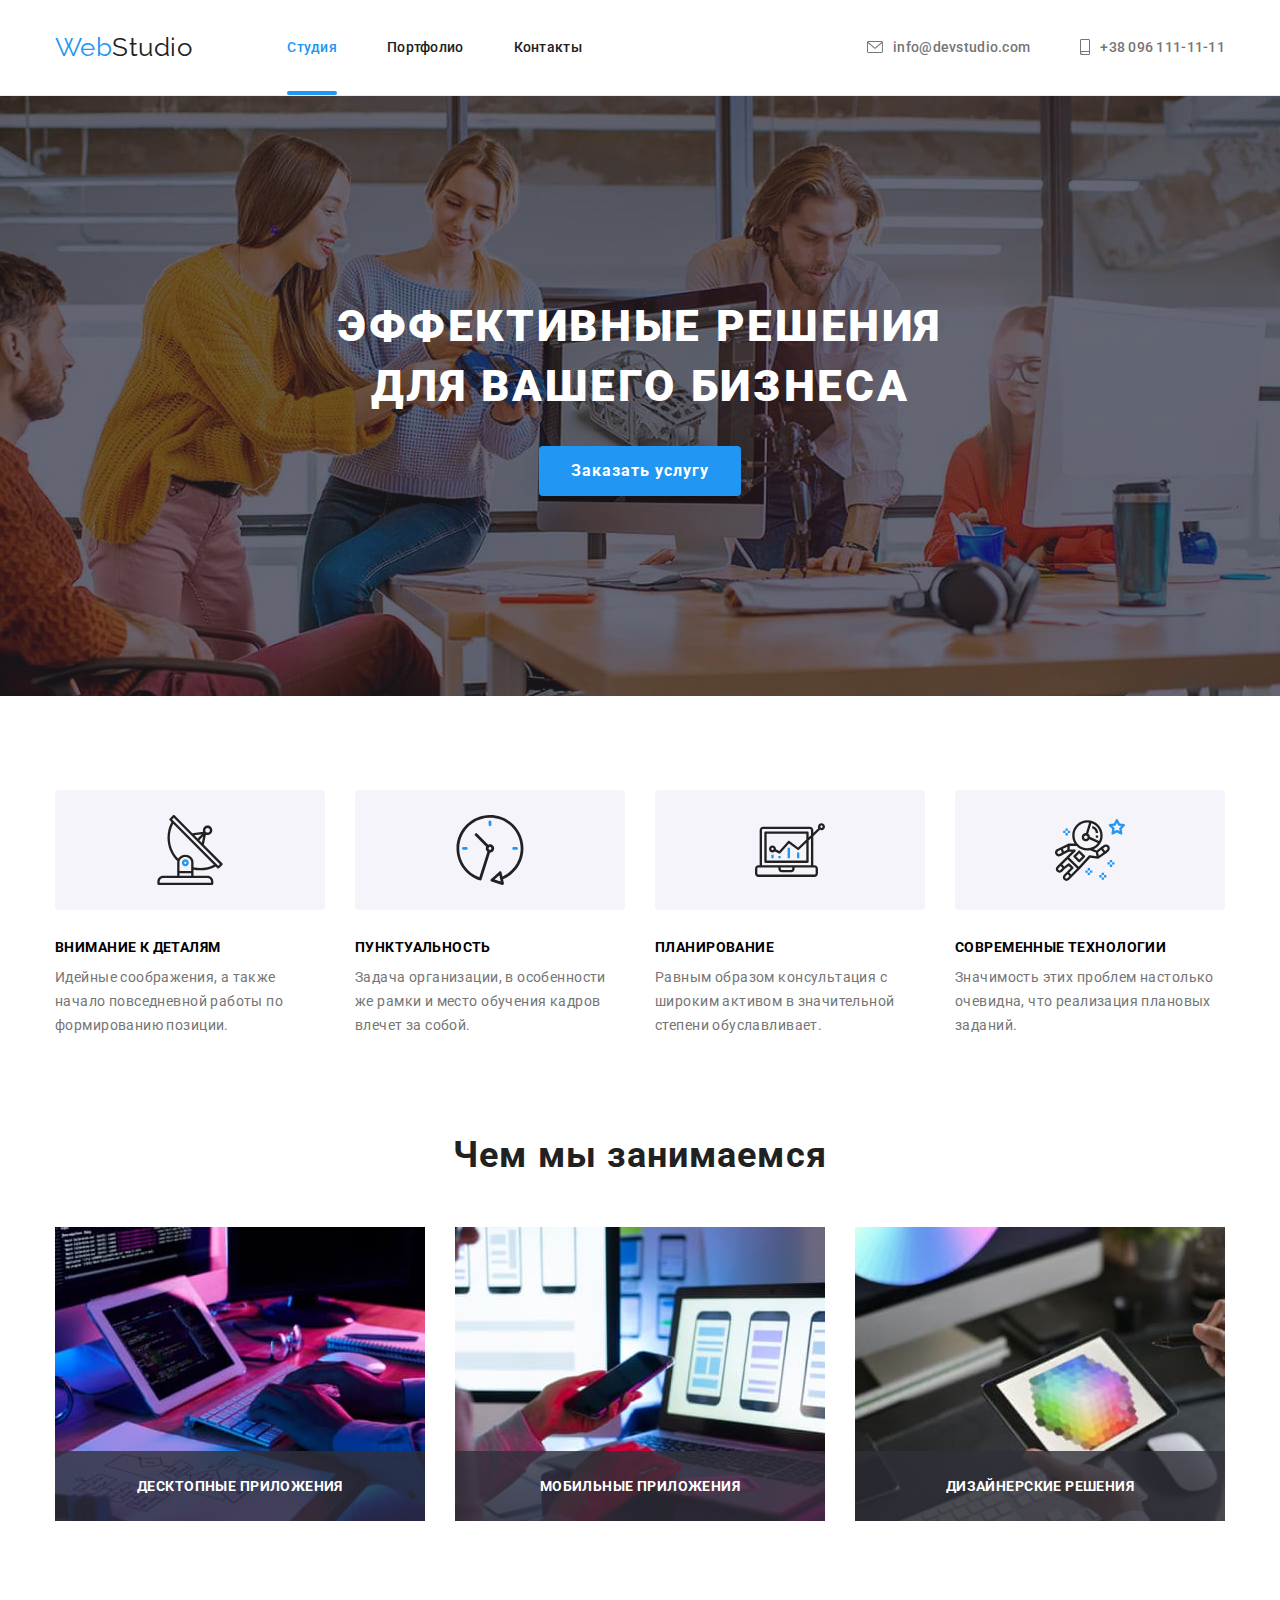
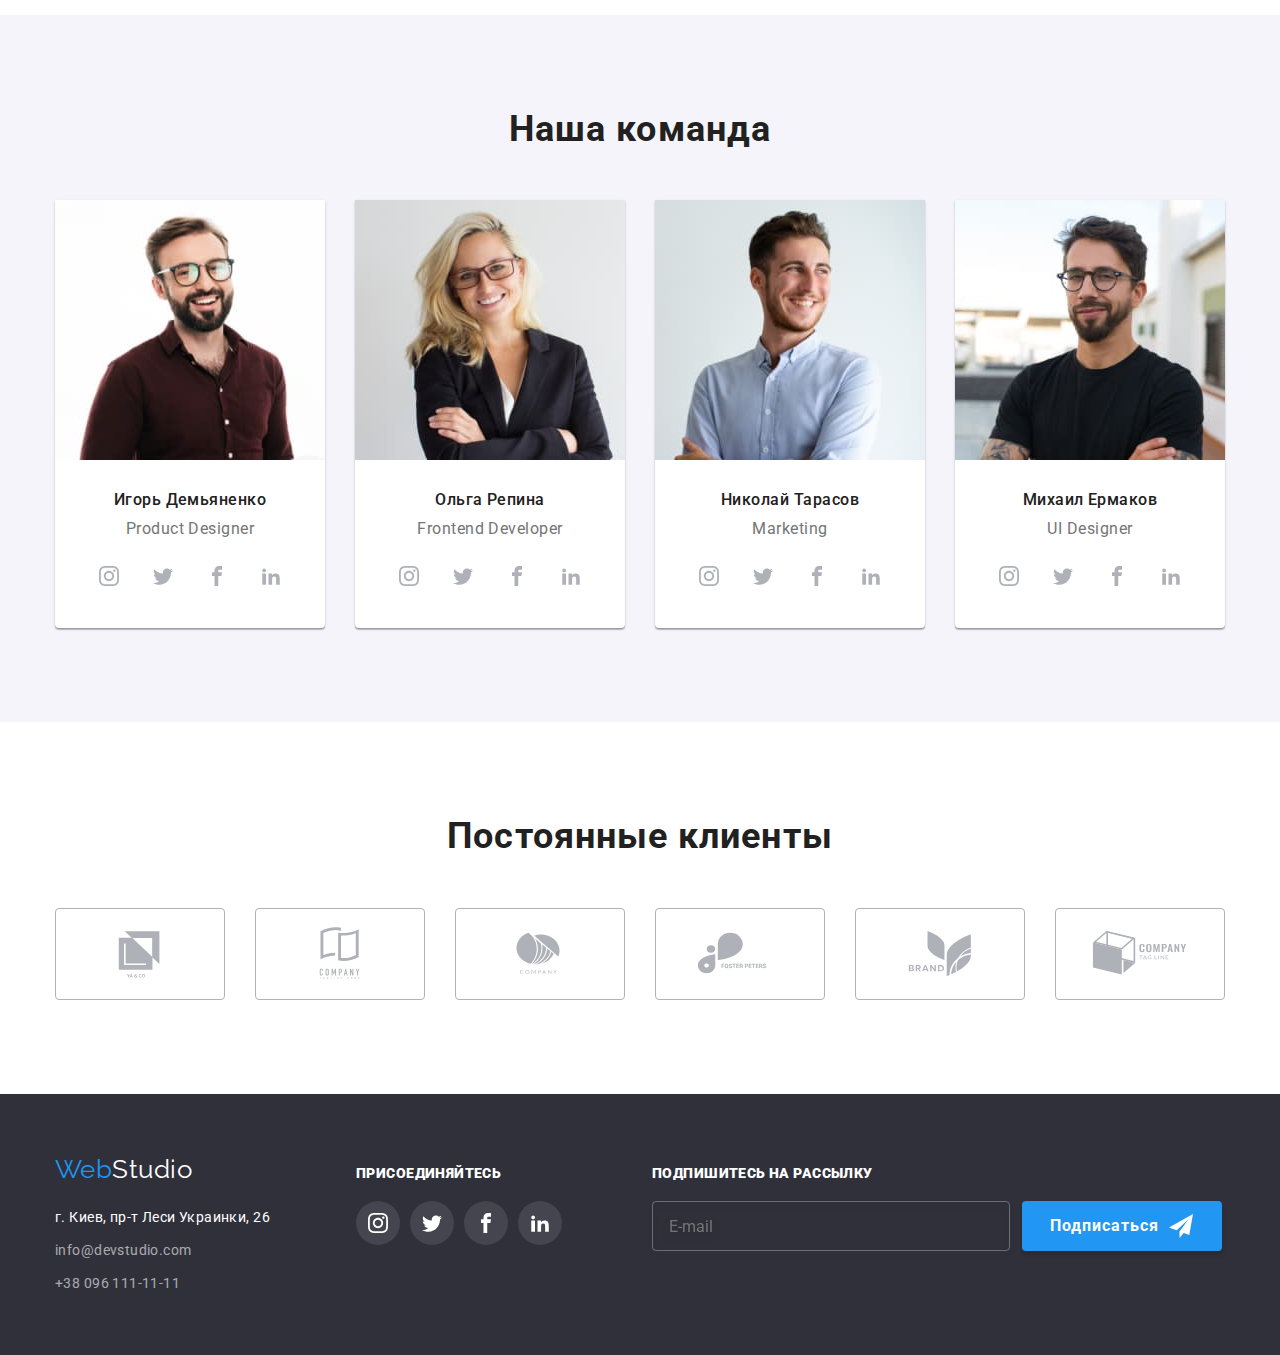
==== commit c3661691: "Заголовки БЕМ" ====
--- a/index.html
+++ b/index.html
@@ -47,247 +47,235 @@
     </header>
     <main>
         <!-- Герой -->
-        <section class="section section-hero">
+        <section class="section hero">
             <div class="container">
                 <h1 class="hero-headline "> Эффективные решения для вашего бизнеса </h1>
                 <button class="hero-button" type="button" data-modal-open> Заказать услугу </button>
             </div>
         </section>
         <!-- Преимущества  -->
-        <section class="section section-benefits">
+        <section class="section benefits">
             <div class="container">
                 <h2 class="visual-hidden"> Наши преимущества </h2>
-                <ul class="benefits">
-                    <li class="benefits-items">
-                        <div class="benefits-card-set">
-                            <div class="card-set">
-                                <svg width="70" height="70">
-                                    <use href="./images/sprite.svg#icon-antenna"></use>
-                                </svg>
-                            </div>
-                            <h3 class="title-items "> Внимание к деталям </h3>
-                            <p class="text-items"> Идейные соображения, а также начало повседневной работы по
-                                формированию позиции. </p>
-                        </div>
-                    </li>
-                    <li class="benefits-items">
-                        <div class="benefits-card-set">
-                            <div class="card-set">
-                                <svg width="70" height="70">
-                                    <use href="./images/sprite.svg#icon-clock"></use>
-                                </svg>
-                            </div>
-                            <h3 class="title-items "> Пунктуальность </h3>
-                            <p class="text-items"> Задача организации, в особенности же рамки и место обучения кадров
-                                влечет за собой. </p>
-                        </div>
-                    </li>
-                    <li class="benefits-items">
-                        <div class="benefits-card-set">
-                            <div class="card-set">
-                                <svg width="70" height="70">
-                                    <use href="./images/sprite.svg#icon-diagram"></use>
-                                </svg>
-                            </div>
-                            <h3 class="title-items "> Планирование </h3>
-                            <p class="text-items"> Равным образом консультация с широким активом в значительной степени
-                                обуславливает. </p>
-                        </div>
-                    </li>
-                    <li class="benefits-items">
-                        <div class="benefits-card-set">
-                            <div class="card-set">
-                                <svg width="70" height="70">
-                                    <use href="./images/sprite.svg#icon-astronaut"></use>
-                                </svg>
-                            </div>
-                            <h3 class="title-items "> Современные технологии </h3>
-                            <p class="text-items"> Значимость этих проблем настолько очевидна, что реализация плановых
-                                заданий. </p>
-                        </div>
+                <ul class="benefits-list">
+                    <li class="benefits-list__item">
+                        <div class="benefits-list__card">
+                            <svg width="70" height="70">
+                                <use href="./images/sprite.svg#icon-antenna"></use>
+                            </svg>
+                        </div>
+                        <h3 class="benefits-list__title"> Внимание к деталям </h3>
+                        <p class="benefits-list__text"> Идейные соображения, а также начало повседневной работы по
+                            формированию позиции. 
+                        </p>
+                    </li>
+                    <li class="benefits-list__item">
+                        <div class="benefits-list__card">
+                            <svg width="70" height="70">
+                                <use href="./images/sprite.svg#icon-clock"></use>
+                            </svg>
+                        </div>
+                        <h3 class="benefits-list__title"> Пунктуальность </h3>
+                        <p class="benefits-list__text"> Задача организации, в особенности же рамки и место обучения кадров
+                            влечет за собой. 
+                        </p>
+                    </li>
+                    <li class="benefits-list__item">
+                        <div class="benefits-list__card">
+                            <svg width="70" height="70">
+                                <use href="./images/sprite.svg#icon-diagram"></use>
+                            </svg>
+                        </div>
+                        <h3 class="benefits-list__title"> Планирование </h3>
+                        <p class="benefits-list__text"> Равным образом консультация с широким активом в значительной степени
+                            обуславливает. 
+                        </p>
+                    </li>
+                    <li class="benefits-list__item">
+                        <div class="benefits-list__card">
+                            <svg width="70" height="70">
+                                <use href="./images/sprite.svg#icon-astronaut"></use>
+                            </svg>
+                        </div>
+                        <h3 class="benefits-list__title"> Современные технологии </h3>
+                        <p class="benefits-list__text"> Значимость этих проблем настолько очевидна, что реализация плановых
+                            заданий. 
+                        </p>
                     </li>
                 </ul>
             </div>
         </section>
         <!--Примери работ -->
-        <section class="section section-work">
+        <section class="section pictures">
             <div class="container">
                 <h2 class="headline"> Чем мы занимаемся </h2>
-                <ul class="pictures">
-                    <li class="pictures-work">
+                <ul class="pictures-list">
+                    <li class="pictures-list__item">
                         <img src="./images1/picture1.jpg" alt="программное обеспечение" height="294" width="370">
-                        <p class="pictures-label">Десктопные приложения</p>
-                    </li>
-                    <li class="pictures-work">
+                        <p class="pictures-text">Десктопные приложения</p>
+                    </li>
+                    <li class="pictures-list__item">
                         <img src="./images1/picture2.jpg" alt="поддержка мобильних приложений" height="294" width="370">
-                        <p class="pictures-label">Мобильные приложения</p>
-                    </li>
-                    <li class="pictures-work">
+                        <p class="pictures-text">Мобильные приложения</p>
+                    </li>
+                    <li class="pictures-list__item">
                         <img src="./images1/picture3.jpg" alt="цветовое оформление" height="294" width="370">
-                        <p class="pictures-label">Дизайнерские решения</p>
+                        <p class="pictures-text">Дизайнерские решения</p>
                     </li>
                 </ul>
             </div>
         </section>
         <!-- Наша команда  -->
-        <section class="section section-team">
+        <section class="section team">
             <div class="container">
                 <h2 class="headline"> Наша команда </h2>
-                <ul class="team">
-                    <li class="people">
+                <ul class="team-list">
+                    <li class="team-list__item">
                         <img src="./images1/igor_demianenko.jpg" alt="Игорь Демьяненко" height="260" width="270">
-                        <div class="people-item">
-                            <h3 class="people-name"> Игорь Демьяненко </h3>
-                            <p lang="en" class="people-position"> Product Designer </p>
-                            <div class="social-card">
-                                <ul class="social-list">
-                                    <li class="social-item">
-                                        <a class="social-link" href="">
-                                            <svg class="social-icon" width="20" height="20">
-                                                <use href="./images/sprite.svg#icon-instagram1"></use>
-                                            </svg>
-                                        </a>
-                                    </li>
-                                    <li class="social-item">
-                                        <a class="social-link" href="">
-                                            <svg class="social-icon">
-                                                <use href="./images/sprite.svg#icon-twitter1"></use>
-                                            </svg>
-                                        </a>
-                                    </li>
-                                    <li class="social-item">
-                                        <a class="social-link" href="">
-                                            <svg class="social-icon">
-                                                <use href="./images/sprite.svg#icon-facebook1"></use>
-                                            </svg>
-                                        </a>
-                                    </li>
-                                    <li class="social-item">
-                                        <a class="social-link" href="">
-                                            <svg class="social-icon">
-                                                <use href="./images/sprite.svg#icon-linkedin1"></use>
-                                            </svg>
-                                        </a>
-                                    </li>
-                                </ul>
-                            </div>
-                        </div>
-                    </li>
-                    <li class="people">
+                        <div class="team-list__people">
+                            <h3 class="team-list__name"> Игорь Демьяненко </h3>
+                            <p lang="en" class="team-list__position"> Product Designer </p>
+                            <ul class="social-list">
+                                <li class="social-list__item">
+                                    <a class="social-list__link" href="">
+                                        <svg class="social-list__icon" width="20" height="20">
+                                            <use href="./images/sprite.svg#icon-instagram1"></use>
+                                        </svg>
+                                    </a>
+                                </li>
+                                <li class="social-list__item">
+                                    <a class="social-list__link" href="">
+                                        <svg class="social-list__icon">
+                                            <use href="./images/sprite.svg#icon-twitter1"></use>
+                                        </svg>
+                                    </a>
+                                </li>
+                                <li class="social-list__item">
+                                    <a class="social-list__link" href="">
+                                        <svg class="social-list__icon">
+                                            <use href="./images/sprite.svg#icon-facebook1"></use>
+                                        </svg>
+                                    </a>
+                                </li>
+                                <li class="social-list__item">
+                                    <a class="social-list__link" href="">
+                                        <svg class="social-list__icon">
+                                            <use href="./images/sprite.svg#icon-linkedin1"></use>
+                                        </svg>
+                                    </a>
+                                </li>
+                            </ul>
+                        </div>
+                    </li>
+                    <li class="team-list__item">
                         <img src="./images1/olga_repina.jpg" alt="Ольга Репина" height="260" width="270">
-                        <div class="people-item">
-                            <h3 class="people-name"> Ольга Репина </h3>
-                            <p lang="en" class="people-position"> Frontend Developer </p>
-                            <div class="social-card">
-                                <ul class="social-list">
-                                    <li class="social-item">
-                                        <a class="social-link" href="">
-                                            <svg class="social-icon" width="20" height="20">
-                                                <use href="./images/sprite.svg#icon-instagram1"></use>
-                                            </svg>
-                                        </a>
-                                    </li>
-                                    <li class="social-item">
-                                        <a class="social-link" href="">
-                                            <svg class="social-icon">
-                                                <use href="./images/sprite.svg#icon-twitter1"></use>
-                                            </svg>
-                                        </a>
-                                    </li>
-                                    <li class="social-item">
-                                        <a class="social-link" href="">
-                                            <svg class="social-icon">
-                                                <use href="./images/sprite.svg#icon-facebook1"></use>
-                                            </svg>
-                                        </a>
-                                    </li>
-                                    <li class="social-item">
-                                        <a class="social-link" href="">
-                                            <svg class="social-icon">
-                                                <use href="./images/sprite.svg#icon-linkedin1"></use>
-                                            </svg>
-                                        </a>
-                                    </li>
-                                </ul>
-                            </div>
-                        </div>
-                    </li>
-                    <li class="people">
+                        <div class="team-list__people">
+                            <h3 class="team-list__name"> Ольга Репина </h3>
+                            <p lang="en" class="team-list__position"> Frontend Developer </p>
+                            <ul class="social-list">
+                                <li class="social-list__item">
+                                    <a class="social-list__link" href="">
+                                        <svg class="social-list__icon" width="20" height="20">
+                                            <use href="./images/sprite.svg#icon-instagram1"></use>
+                                        </svg>
+                                    </a>
+                                </li>
+                                <li class="social-list__item">
+                                    <a class="social-list__link" href="">
+                                        <svg class="social-list__icon">
+                                            <use href="./images/sprite.svg#icon-twitter1"></use>
+                                        </svg>
+                                    </a>
+                                </li>
+                                <li class="social-list__item">
+                                    <a class="social-list__link" href="">
+                                        <svg class="social-list__icon">
+                                            <use href="./images/sprite.svg#icon-facebook1"></use>
+                                        </svg>
+                                    </a>
+                                </li>
+                                <li class="social-list__item">
+                                    <a class="social-list__link" href="">
+                                        <svg class="social-list__icon">
+                                            <use href="./images/sprite.svg#icon-linkedin1"></use>
+                                        </svg>
+                                    </a>
+                                </li>
+                            </ul>
+                        </div>
+                    </li>
+                    <li class="team-list__item">
                         <img src="./images1/nikolay_tarasov.jpg" alt="Николай Тарасов" height="260" width="270">
-                        <div class="people-item">
-                            <h3 class="people-name">Николай Тарасов</h3>
-                            <p lang="en" class="people-position">Marketing</p>
-                            <div class="social-card">
-                                <ul class="social-list">
-                                    <li class="social-item">
-                                        <a class="social-link" href="">
-                                            <svg class="social-icon" width="20" height="20">
-                                                <use href="./images/sprite.svg#icon-instagram1"></use>
-                                            </svg>
-                                        </a>
-                                    </li>
-                                    <li class="social-item">
-                                        <a class="social-link" href="">
-                                            <svg class="social-icon">
-                                                <use href="./images/sprite.svg#icon-twitter1"></use>
-                                            </svg>
-                                        </a>
-                                    </li>
-                                    <li class="social-item">
-                                        <a class="social-link" href="">
-                                            <svg class="social-icon">
-                                                <use href="./images/sprite.svg#icon-facebook1"></use>
-                                            </svg>
-                                        </a>
-                                    </li>
-                                    <li class="social-item">
-                                        <a class="social-link" href="">
-                                            <svg class="social-icon">
-                                                <use href="./images/sprite.svg#icon-linkedin1"></use>
-                                            </svg>
-                                        </a>
-                                    </li>
-                                </ul>
-                            </div>
-                        </div>
-                    </li>
-                    <li class="people">
+                        <div class="team-list__people">
+                            <h3 class="team-list__name">Николай Тарасов</h3>
+                            <p lang="en" class="team-list__position">Marketing</p>
+                            <ul class="social-list">
+                                <li class="social-list__item">
+                                    <a class="social-list__link" href="">
+                                        <svg class="social-list__icon" width="20" height="20">
+                                            <use href="./images/sprite.svg#icon-instagram1"></use>
+                                        </svg>
+                                    </a>
+                                </li>
+                                <li class="social-list__item">
+                                    <a class="social-list__link" href="">
+                                        <svg class="social-list__icon">
+                                            <use href="./images/sprite.svg#icon-twitter1"></use>
+                                        </svg>
+                                    </a>
+                                </li>
+                                <li class="social-list__item">
+                                    <a class="social-list__link" href="">
+                                        <svg class="social-list__icon">
+                                            <use href="./images/sprite.svg#icon-facebook1"></use>
+                                        </svg>
+                                    </a>
+                                </li>
+                                <li class="social-list__item">
+                                    <a class="social-list__link" href="">
+                                        <svg class="social-list__icon">
+                                            <use href="./images/sprite.svg#icon-linkedin1"></use>
+                                        </svg>
+                                    </a>
+                                </li>
+                            </ul>
+                        </div>
+                    </li>
+                    <li class="team-list__item">
                         <img src="./images1/mikhail_yermakov.jpg" alt="Михаил Ермаков" height="260" width="270">
-                        <div class="people-item">
-                            <h3 class="people-name">Михаил Ермаков</h3>
-                            <p lang="en" class="people-position">UI Designer</p>
-                            <div class="social-card">
-                                <ul class="social-list">
-                                    <li class="social-item">
-                                        <a class="social-link" href="">
-                                            <svg class="social-icon" width="20" height="20">
-                                                <use href="./images/sprite.svg#icon-instagram1"></use>
-                                            </svg>
-                                        </a>
-                                    </li>
-                                    <li class="social-item">
-                                        <a class="social-link" href="">
-                                            <svg class="social-icon">
-                                                <use href="./images/sprite.svg#icon-twitter1"></use>
-                                            </svg>
-                                        </a>
-                                    </li>
-                                    <li class="social-item">
-                                        <a class="social-link" href="">
-                                            <svg class="social-icon">
-                                                <use href="./images/sprite.svg#icon-facebook1"></use>
-                                            </svg>
-                                        </a>
-                                    </li>
-                                    <li class="social-item">
-                                        <a class="social-link" href="">
-                                            <svg class="social-icon">
-                                                <use href="./images/sprite.svg#icon-linkedin1"></use>
-                                            </svg>
-                                        </a>
-                                    </li>
-                                </ul>
-                            </div>
+                        <div class="team-list__people">
+                            <h3 class="team-list__name">Михаил Ермаков</h3>
+                            <p lang="en" class="team-list__position">UI Designer</p>
+                            <ul class="social-list">
+                                <li class="social-list__item">
+                                    <a class="social-list__link" href="">
+                                        <svg class="social-list__icon" width="20" height="20">
+                                            <use href="./images/sprite.svg#icon-instagram1"></use>
+                                        </svg>
+                                    </a>
+                                </li>
+                                <li class="social-list__item">
+                                    <a class="social-list__link" href="">
+                                        <svg class="social-list__icon">
+                                            <use href="./images/sprite.svg#icon-twitter1"></use>
+                                        </svg>
+                                    </a>
+                                </li>
+                                <li class="social-list__item">
+                                    <a class="social-list__link" href="">
+                                        <svg class="social-list__icon">
+                                            <use href="./images/sprite.svg#icon-facebook1"></use>
+                                        </svg>
+                                    </a>
+                                </li>
+                                <li class="social-list__item">
+                                    <a class="social-list__link" href="">
+                                        <svg class="social-list__icon">
+                                            <use href="./images/sprite.svg#icon-linkedin1"></use>
+                                        </svg>
+                                    </a>
+                                </li>
+                            </ul>
                         </div>
                     </li>
                 </ul>
@@ -349,18 +337,18 @@
         <div class="container footer-container">
             <div class="footer-address">
                 <p class="logo">Web<span class="text">Studio</span></p>
-                <address class="address">
+                <address>
                     <ul class="address-list">
-                        <li class="address-row">
-                            <a class="address-link maps"
+                        <li class="address-list__row">
+                            <a class="address-list__link maps"
                                 href="https://www.google.com.ua/maps/place/%D0%B1%D1%83%D0%BB%D1%8C%D0%B2%D0%B0%D1%80+%D0%9B%D0%B5%D1%81%D1%96+%D0%A3%D0%BA%D1%80%D0%B0%D1%97%D0%BD%D0%BA%D0%B8,+26,+%D0%9A%D0%B8%D1%97%D0%B2,+02000/@50.4268936,30.5373685,18z">
                                 г. Киев, пр-т Леси Украинки, 26 </a>
                         </li>
-                        <li class="address-row">
-                            <a class="address-link" href="mailto:info@devstudio.com"> info@devstudio.com </a>
+                        <li class="address-list__row">
+                            <a class="address-list__link" href="mailto:info@devstudio.com"> info@devstudio.com </a>
                         </li>
-                        <li class="address-row">
-                            <a class="address-link" href="tel:+380961111111"> +38 096 111-11-11 </a>
+                        <li class="address-list__row">
+                            <a class="address-list__link" href="tel:+380961111111"> +38 096 111-11-11 </a>
                         </li>
                     </ul>
                 </address>
@@ -368,30 +356,30 @@
             <div class="footer-social">
                 <p class="footer-headline"> <strong>присоединяйтесь</strong> </p>
                 <ul class="social-list">
-                    <li class="social-item">
-                        <a class="footer-social-link social-link" href="">
-                            <svg class="social-icon" width="20" height="20">
+                    <li class="social-list__item">
+                        <a class="social-list__link footer-social-link" href="">
+                            <svg class="social-list__icon" width="20" height="20">
                                 <use href="./images/sprite.svg#icon-instagram1"></use>
                             </svg>
                         </a>
                     </li>
-                    <li class="social-item">
-                        <a class="footer-social-link social-link" href="">
-                            <svg class="social-icon">
+                    <li class="social-list__item">
+                        <a class="social-list__link footer-social-link" href="">
+                            <svg class="social-list__icon">
                                 <use href="./images/sprite.svg#icon-twitter1"></use>
                             </svg>
                         </a>
                     </li>
-                    <li class="social-item">
-                        <a class="footer-social-link social-link" href="">
-                            <svg class="social-icon">
+                    <li class="social-list__item">
+                        <a class="social-list__link footer-social-link" href="">
+                            <svg class="social-list__icon">
                                 <use href="./images/sprite.svg#icon-facebook1"></use>
                             </svg>
                         </a>
                     </li>
-                    <li class="social-item">
-                        <a class="footer-social-link social-link" href="">
-                            <svg class="social-icon">
+                    <li class="social-list__item">
+                        <a class="social-list__link footer-social-link" href="">
+                            <svg class="social-list__icon">
                                 <use href="./images/sprite.svg#icon-linkedin1"></use>
                             </svg>
                         </a>
--- a/css/main.min.css
+++ b/css/main.min.css
@@ -1 +1 @@
-:root{--primary-title-color: #ffffff;--title-text-color: #212121;--text-item-color: #757575;--section-aside-color: #2f303a;--section-secondary-color: #f5f4fa;--social-icon-color: #afb1b8;--accent-color: #2196f3;--timing-function: cubic-bezier(0.4, 0, 0.2, 1);--timing-duration: 250ms}p,h1,h2,h3,h4,h5,h6{margin:0}ul{margin:0;padding-left:0;list-style:none}a{display:block;text-decoration:none;font-style:normal}.visual-hidden{position:absolute;width:1px;height:1px;margin:-1px;border:0;padding:0;white-space:nowrap;-webkit-clip-path:inset(100%);clip-path:inset(100%);clip:rect(0 0 0 0);overflow:hidden}body{font-family:"Roboto",sans-serif;font-style:400;letter-spacing:.03em;background-color:var(--primary-title-color)}img{display:block;max-width:100%;height:auto}.container{margin-left:auto;margin-right:auto;padding-left:15px;padding-right:15px;width:1200px}.section{padding-top:94px;padding-bottom:94px}.logo{font-family:"Raleway",sans-serif;font-size:26px;line-height:1.19;margin-right:95px;color:var(--accent-color)}.logo .text{font-family:"Raleway",sans-serif;font-size:26px;line-height:1.19;color:var(--title-text-color)}.footer .logo{margin-bottom:20px}.footer .text{color:var(--primary-title-color)}.header{padding-top:32px;padding-bottom:32px;border-bottom:1px solid #ececec}.header-container{display:flex;align-items:center}.header-navigate{display:flex;align-items:center}.site-nav{display:flex;align-items:center}.site-nav .site-nav__item:not(:last-child){margin-right:50px}.site-nav-link{font-weight:500;font-size:14px;line-height:16px;letter-spacing:.02em;color:var(--title-text-color);position:relative;transition:color var(--timing-duration) var(--timing-function)}.site-nav-link:hover,.site-nav-link:focus,.site-nav-link.current{color:var(--accent-color)}.current::after{content:"";position:absolute;display:block;width:100%;height:4px;border-radius:2px;background-color:var(--accent-color);bottom:-40px}.auth-nav{display:flex;align-items:center;margin-left:auto}.auth-nav .auth-nav__item:not(:last-child){margin-right:50px}.auth-nav-link{font-weight:500;font-size:14px;line-height:16px;letter-spacing:.02em;color:var(--text-item-color);display:flex;align-items:center;transition:color var(--timing-duration) var(--timing-function)}.auth-nav-link:hover,.auth-nav-link:focus{color:var(--accent-color)}.nav-icon{margin-right:10px;fill:var(--text-item-color);transition:fill var(--timing-duration) var(--timing-function)}.auth-nav-link:hover .nav-icon,.auth-nav-link:focus .nav-icon{fill:var(--accent-color)}.nav-icon-envelope{height:12px;width:16px}.nav-icon-smartphone{height:16px;width:10px}.hero-button{padding:10px 32px;font-weight:700;font-size:16px;line-height:1.87;letter-spacing:.06em;border-radius:4px;background-color:var(--accent-color);color:var(--primary-title-color);box-shadow:0px 4px 4px rgba(0,0,0,.15);border:none;align-items:center;text-align:center;cursor:pointer;transition:background-color var(--timing-duration) var(--timing-function)}.hero-button:hover,.hero-button:focus{background-color:#188ce8}.desc-portfolio{display:flex;margin:auto;margin-bottom:50px;width:611px}.desc-portfolio__desc-nav:not(:last-child){margin-right:8px}.desc-portfolio__desc-button{width:100%;padding:6px 22px;font-weight:500;font-size:16px;line-height:26px;letter-spacing:.03em;border-radius:4px;color:var(--title-text-color);background-color:var(--section-secondary-color);border:none;cursor:pointer;text-align:center;transition:color var(--timing-duration) var(--timing-function),background-color var(--timing-duration) var(--timing-function),box-shadow var(--timing-duration) var(--timing-function)}.desc-portfolio__desc-button:hover,.desc-portfolio__desc-button:focus{color:var(--primary-title-color);background-color:var(--accent-color);box-shadow:0px 3px 1px rgba(0,0,0,.1),0px 1px 2px rgba(0,0,0,.08),0px 2px 2px rgba(0,0,0,.12)}.section.section-hero{max-width:1600px;padding-top:200px;padding-bottom:200px;align-items:center;text-align:center;color:var(--primary-title-color);background-color:var(--section-aside-color);background-image:linear-gradient(to right, rgba(47, 48, 58, 0.4), rgba(47, 48, 58, 0.4)),url(../images1/hero.jpg);background-repeat:no-repeat;background-position:center;background-size:cover}.hero-headline{font-weight:900;font-size:44px;line-height:1.36;letter-spacing:.06em;text-transform:uppercase;margin-bottom:30px;margin-right:auto;margin-left:auto;max-width:696px}.headline{margin-bottom:50px;font-weight:700;font-size:36px;line-height:1.16;letter-spacing:.03em;font-weight:700;font-size:36px;line-height:1.16;letter-spacing:.03em;text-align:center;color:var(--title-text-color)}.section.section-benefits{padding-bottom:47px}.benefits{display:flex;flex-wrap:wrap}.benefits-items{margin-right:30px;height:251px;width:270px}.benefits-items:last-child{margin-right:0}.benefits-items:not(:last-child){margin-right:30px}.card-set{display:flex;align-items:center;justify-content:center;height:120px;background:var(--section-secondary-color);border-radius:4px}.title-items{margin-top:30px;font-weight:700;font-size:14px;line-height:1.14;letter-spacing:.03em;text-transform:uppercase}.text-items{margin-top:10px;font-weight:400;font-size:14px;line-height:1.71;letter-spacing:.03em;color:var(--text-item-color)}.text-items:not(:last-child){margin-right:30px}.section.section-work{padding-top:47px}.pictures{display:flex;flex-wrap:wrap;margin-right:-30px}.pictures-work{position:relative}.pictures-work:not(:last-child){flex-basis:calc(100% / 3 - 30px);margin-right:30px}.pictures-label{font-weight:700;font-size:14px;line-height:1.14;letter-spacing:.03em;text-align:center;text-transform:uppercase;color:var(--primary-title-color);background:rgba(47,48,58,.8);width:100%;padding:27px 82px;position:absolute;bottom:0}.section.section-team{background-color:var(--section-secondary-color)}.team{display:flex;flex-wrap:wrap}.people{margin-right:30px;width:270px;height:428px;box-shadow:0px 1px 3px rgba(0,0,0,.12),0px 1px 1px rgba(0,0,0,.14),0px 2px 1px rgba(0,0,0,.2);border-radius:0px 0px 4px 4px;background-color:var(--primary-title-color)}.people:last-child{margin-right:0}.people-item{padding-top:30px;padding-bottom:30px}.people-item .people-name{margin-bottom:10px;font-weight:500;font-size:16px;line-height:1.18;letter-spacing:.03em;text-align:center;color:var(--title-text-color)}.people-item .people-position{margin-bottom:16px;text-align:center;font-weight:400;font-size:16px;line-height:1.18;letter-spacing:.03em;color:var(--text-item-color)}.social-list{display:flex;justify-content:center}.social-item{margin-right:10px;width:44px;height:44px}.social-item:last-child{margin-right:0}.social-link{width:100%;height:100%;border-radius:50%;display:flex;align-items:center;justify-content:center;background-color:var(--primary-title-color);transition:background-color var(--timing-duration) var(--timing-function)}.social-link:hover,.social-link:focus{background-color:var(--accent-color)}.social-icon{width:20px;height:20px;fill:var(--social-icon-color);transition:fill var(--timing-duration) var(--timing-function)}.social-link:hover .social-icon,.social-link:focus .social-icon{fill:var(--primary-title-color)}.company{display:flex;flex-wrap:wrap}.company-partner{margin-right:30px;width:170px;height:92px}.company-partner:last-child{margin-right:0}.company-link{width:100%;height:100%;border:1px solid var(--social-icon-color);box-sizing:border-box;border-radius:4px;display:flex;align-items:center;justify-content:center;transition:border var(--timing-duration) var(--timing-function)}.company-link .company-icon{width:106px;height:60px;fill:var(--social-icon-color);transition:fill var(--timing-duration) var(--timing-function)}.company-link:hover,.company-link:focus{border:1px solid var(--accent-color)}.company-link:hover .company-icon,.company-link:focus .company-icon{fill:var(--accent-color)}.footer{padding-top:60px;padding-bottom:60px;background-color:var(--section-aside-color)}.footer-container{display:flex;align-items:baseline}.footer-address{width:231px;margin-right:70px}.address-list{display:flex;font-style:normal;flex-direction:column}.address-row:not(:last-child){margin-bottom:9px}.address-link{font-weight:400;font-size:14px;line-height:1;letter-spacing:71;color:var(--text-item-color);color:rgba(255,255,255,.6);transition:color var(--timing-duration) var(--timing-function)}.address-link:hover,.address-link:focus{color:var(--accent-color)}.address-link.maps{color:var(--primary-title-color)}.footer-social{width:206px;margin-right:90px}.footer-headline{margin-bottom:20px;font-weight:700;font-size:14px;line-height:1.14;letter-spacing:.03em;text-transform:uppercase;color:var(--primary-title-color)}.footer-social-link{background:rgba(255,255,255,.1)}.footer-social-link .social-icon{fill:var(--primary-title-color)}.footer-online-form{display:flex}.footer-online-form::-moz-placeholder{width:47px;font-size:16px;line-height:1.25;letter-spacing:.03em;color:rgba(255,255,255,.6)}.footer-online-form:-ms-input-placeholder{width:47px;font-size:16px;line-height:1.25;letter-spacing:.03em;color:rgba(255,255,255,.6)}.footer-online-form::placeholder{width:47px;font-size:16px;line-height:1.25;letter-spacing:.03em;color:rgba(255,255,255,.6)}.footer-online-input{padding:15px 16px;margin-right:12px;width:358px;height:50px;color:var(--primary-title-color);background-color:transparent;box-sizing:border-box;border-radius:4px;border:1px solid rgba(255,255,255,.3);filter:drop-shadow(0px 4px 4px rgba(0, 0, 0, 0.15));outline:0px}.footer-online-input:focus{border-color:var(--accent-color)}.footer-online-btn{padding:10px 28px;width:200px;display:flex}.footer-online-btn .footer-btn-icon{height:24px;width:24px;margin-left:10px}.activities{display:flex;flex-wrap:wrap}.activities__cards{width:370px;margin-right:30px;margin-bottom:30px}.activities__cards:nth-child(3n){margin-right:0}.activities__cards:nth-last-child(-n+3){margin-bottom:0}.activities__link-item{transition:box-shadow var(--timing-duration) var(--timing-function)}.activities__link-item:hover,.activities__link-item:focus{box-shadow:0px 1px 1px rgba(0,0,0,.12),0px 4px 4px rgba(0,0,0,.06),1px 4px 6px rgba(0,0,0,.16)}.activities-list{position:relative;overflow:hidden}.activities-top-text{padding:63px 24px;font-size:18px;line-height:1.5;letter-spacing:.03em;color:var(--primary-title-color);background-color:rgba(33,150,243,.9);position:absolute;top:0;left:0;height:100%;transform:translateY(100%);transition:transform var(--timing-duration) var(--timing-function)}.activities__link-item:hover .activities-top-text,.activities__link-item:focus .activities-top-text{transform:translateY(0)}.activities-title{padding-top:20px;padding-bottom:20px;padding-right:24px;padding-left:24px;border:1px solid #eee;border-top:0}.activities-title .text{font-weight:400;font-size:16px;line-height:1;letter-spacing:87;color:var(--text-item-color)}.caption{margin-bottom:4px;font-weight:700;font-size:18px;line-height:2;letter-spacing:.06em;color:var(--title-text-color)}.backdrop{position:fixed;top:0;left:0;width:100%;height:100%;background-color:rgba(0,0,0,.2);opacity:1;transition:opacity var(--timing-duration) var(--timing-function)}.backdrop.is-hidden{opacity:0;pointer-events:none}.modal{position:absolute;top:50%;left:50%;transform:translate(-50%, -50%);min-width:528px;min-height:581px;padding:40px;background-color:var(--primary-title-color);box-shadow:0px 1px 3px rgba(0,0,0,.12),0px 1px 1px rgba(0,0,0,.14),0px 2px 1px rgba(0,0,0,.2);border-radius:4px}.close-btn{border:0px;padding:0px;position:fixed;top:8px;right:8px;cursor:pointer;background-color:var(--primary-title-color);fill:#000;transition:fill var(--timing-duration) var(--timing-function)}.close-btn:hover{fill:var(--accent-color)}.close-btn .close-btn-icon{width:30px;height:30px}.modal-form{margin-left:auto;margin-right:auto}.modal-title{font-weight:700;font-size:20px;line-height:1.15;letter-spacing:.03em;text-align:center;margin-bottom:12px}.modal-field{position:relative;margin-bottom:10px}.modal-field label{margin-bottom:4px;font-size:12px;line-height:1.16;letter-spacing:.01em;color:var(--text-item-color)}.input-wrapper{display:block;position:relative;margin-top:4px}.modal-input{margin:0;width:100%;height:40px;border-radius:4px;border:1px solid rgba(33,33,33,.2);outline:0px;padding-left:42px;transition:border-color var(--timing-duration) var(--timing-function)}.modal-input:focus{border-color:var(--accent-color)}.modal-input::-moz-placeholder{font-size:14px;line-height:1.14;letter-spacing:.01em;color:rgba(117,117,117,.5)}.modal-input:-ms-input-placeholder{font-size:14px;line-height:1.14;letter-spacing:.01em;color:rgba(117,117,117,.5)}.modal-input::placeholder{font-size:14px;line-height:1.14;letter-spacing:.01em;color:rgba(117,117,117,.5)}.modal-icon{position:absolute;left:12px;top:50%;transform:translateY(-50%);width:18px;height:18px;transition:fill var(--timing-duration) var(--timing-function)}.modal-input:focus+.modal-icon{fill:var(--accent-color)}.modal-comment{display:flex;flex-direction:column;margin-bottom:20px}.modal-comment label{margin-bottom:4px;font-size:12px;line-height:1.16;letter-spacing:.01em;color:var(--text-item-color)}.textarea-comment{padding:12px 16px;width:448px;height:120px;resize:none;border-radius:4px;border:1px solid rgba(33,33,33,.2);outline:0px;transition:border-color var(--timing-duration) var(--timing-function)}.textarea-comment:focus{border-color:var(--accent-color)}.textarea-comment::-moz-placeholder{font-size:14px;line-height:1.14;letter-spacing:.01em;color:rgba(117,117,117,.5)}.textarea-comment:-ms-input-placeholder{font-size:14px;line-height:1.14;letter-spacing:.01em;color:rgba(117,117,117,.5)}.textarea-comment::placeholder{font-size:14px;line-height:1.14;letter-spacing:.01em;color:rgba(117,117,117,.5)}.modal-btn{margin-top:30px;display:flex;justify-content:center;margin-right:auto;margin-left:auto;margin-bottom:auto}.input-checkbox{background-color:var(--title-text-color)}.input-checkbox:checked+.label-checkbox span,.input-checkbox:hover+.label-checkbox span{background-color:var(--accent-color);border:none}.label-checkbox{font-size:14px;line-height:1.7;letter-spacing:.03em;color:var(--text-item-color);display:flex;align-items:center;cursor:pointer;justify-content:center}.contour-checkbox{width:16px;height:15px;border:2px solid var(--title-text-color);box-shadow:0px 1px 3px rgba(0,0,0,.12),0px 1px 1px rgba(0,0,0,.14),0px 2px 1px rgba(0,0,0,.2);border-radius:4px;margin-right:7px;display:flex;align-items:center;justify-content:center;transition:background-color var(--timing-duration) var(--timing-function)}.check-icon{width:11px;height:8px}.label-checkbox-link{color:var(--accent-color);text-decoration:underline;padding-left:4px}/*# sourceMappingURL=main.min.css.map */+:root{--primary-title-color: #ffffff;--title-text-color: #212121;--text-item-color: #757575;--section-aside-color: #2f303a;--section-secondary-color: #f5f4fa;--social-icon-color: #afb1b8;--accent-color: #2196f3;--timing-function: cubic-bezier(0.4, 0, 0.2, 1);--timing-duration: 250ms}.visual-hidden{position:absolute;width:1px;height:1px;margin:-1px;border:0;padding:0;white-space:nowrap;-webkit-clip-path:inset(100%);clip-path:inset(100%);clip:rect(0 0 0 0);overflow:hidden}p,h1,h2,h3,h4,h5,h6{margin:0}ul{margin:0;padding-left:0;list-style:none}a{display:block;text-decoration:none;font-style:normal}body{font-family:"Roboto",sans-serif;font-style:400;letter-spacing:.03em;background-color:var(--primary-title-color)}img{display:block;max-width:100%;height:auto}.container{margin-left:auto;margin-right:auto;padding-left:15px;padding-right:15px;width:1200px}.section{padding-top:94px;padding-bottom:94px}.logo{font-family:"Raleway",sans-serif;font-size:26px;line-height:1.19;margin-right:95px;color:var(--accent-color)}.logo .text{font-family:"Raleway",sans-serif;font-size:26px;line-height:1.19;color:var(--title-text-color)}.footer .logo{margin-bottom:20px}.footer .text{color:var(--primary-title-color)}.header{padding-top:32px;padding-bottom:32px;border-bottom:1px solid #ececec}.header-container{display:flex;align-items:center}.header-navigate{display:flex;align-items:center}.site-nav{display:flex;align-items:center}.site-nav .site-nav__item:not(:last-child){margin-right:50px}.site-nav-link{font-weight:500;font-size:14px;line-height:16px;letter-spacing:.02em;color:var(--title-text-color);position:relative;transition:color var(--timing-duration) var(--timing-function)}.site-nav-link:hover,.site-nav-link:focus,.site-nav-link.current{color:var(--accent-color)}.current::after{content:"";position:absolute;display:block;width:100%;height:4px;border-radius:2px;background-color:var(--accent-color);bottom:-40px}.auth-nav{display:flex;align-items:center;margin-left:auto}.auth-nav .auth-nav__item:not(:last-child){margin-right:50px}.auth-nav-link{font-weight:500;font-size:14px;line-height:16px;letter-spacing:.02em;color:var(--text-item-color);display:flex;align-items:center;transition:color var(--timing-duration) var(--timing-function)}.auth-nav-link:hover,.auth-nav-link:focus{color:var(--accent-color)}.nav-icon{margin-right:10px;fill:var(--text-item-color);transition:fill var(--timing-duration) var(--timing-function)}.auth-nav-link:hover .nav-icon,.auth-nav-link:focus .nav-icon{fill:var(--accent-color)}.nav-icon-envelope{height:12px;width:16px}.nav-icon-smartphone{height:16px;width:10px}.hero-button{padding:10px 32px;font-weight:700;font-size:16px;line-height:30px;letter-spacing:.06em;border-radius:4px;background-color:var(--accent-color);color:var(--primary-title-color);box-shadow:0px 4px 4px rgba(0,0,0,.15);border:none;align-items:center;text-align:center;cursor:pointer;transition:background-color var(--timing-duration) var(--timing-function)}.hero-button:hover,.hero-button:focus{background-color:#188ce8}.portfolio{display:flex;margin:auto;margin-bottom:50px;width:611px}.portfolio__nav-item:not(:last-child){margin-right:8px}.portfolio__nav-button{width:100%;padding:6px 22px;font-weight:500;font-size:16px;line-height:26px;letter-spacing:.03em;border-radius:4px;color:var(--title-text-color);background-color:var(--section-secondary-color);border:none;cursor:pointer;text-align:center;transition:color var(--timing-duration) var(--timing-function),background-color var(--timing-duration) var(--timing-function),box-shadow var(--timing-duration) var(--timing-function)}.portfolio__nav-button:hover,.portfolio__nav-button:focus{color:var(--primary-title-color);background-color:var(--accent-color);box-shadow:0px 3px 1px rgba(0,0,0,.1),0px 1px 2px rgba(0,0,0,.08),0px 2px 2px rgba(0,0,0,.12)}.section.hero{max-width:1600px;padding-top:200px;padding-bottom:200px;align-items:center;text-align:center;color:var(--primary-title-color);background-color:var(--section-aside-color);background-image:linear-gradient(to right, rgba(47, 48, 58, 0.4), rgba(47, 48, 58, 0.4)),url(../images1/hero.jpg);background-repeat:no-repeat;background-position:center;background-size:cover}.hero-headline{font-weight:900;font-size:44px;line-height:60px;letter-spacing:.06em;text-transform:uppercase;margin-bottom:30px;margin-right:auto;margin-left:auto;max-width:696px}.headline{margin-bottom:50px;font-weight:700;font-size:36px;line-height:42px;letter-spacing:.03em;font-weight:700;font-size:36px;line-height:1.16;letter-spacing:.03em;text-align:center;color:var(--title-text-color)}.section.benefits{padding-bottom:47px}.benefits-list{display:flex;flex-wrap:wrap}.benefits-list__item{margin-right:30px;height:251px;width:270px}.benefits-list__item:last-child{margin-right:0}.benefits-list__item:not(:last-child){margin-right:30px}.benefits-list__card{display:flex;align-items:center;justify-content:center;height:120px;background:var(--section-secondary-color);border-radius:4px}.benefits-list__title{margin-top:30px;font-weight:700;font-size:14px;line-height:1.14;letter-spacing:.03em;text-transform:uppercase}.benefits-list__text{margin-top:10px;font-weight:400;font-size:14px;line-height:1.71;letter-spacing:.03em;color:var(--text-item-color)}.benefits-list__text:not(:last-child){margin-right:30px}.section.pictures{padding-top:47px}.pictures-list{display:flex;flex-wrap:wrap;margin-right:-30px}.pictures-list__item{position:relative}.pictures-list__item:not(:last-child){flex-basis:calc(100% / 3 - 30px);margin-right:30px}.pictures-text{font-weight:700;font-size:14px;line-height:16px;letter-spacing:.03em;text-align:center;text-transform:uppercase;color:var(--primary-title-color);background:rgba(47,48,58,.8);width:100%;padding:27px 82px;position:absolute;bottom:0}.section.team{background-color:var(--section-secondary-color)}.team-list{display:flex;flex-wrap:wrap}.team-list__item{margin-right:30px;width:270px;height:428px;box-shadow:0px 1px 3px rgba(0,0,0,.12),0px 1px 1px rgba(0,0,0,.14),0px 2px 1px rgba(0,0,0,.2);border-radius:0px 0px 4px 4px;background-color:var(--primary-title-color)}.team-list__item:last-child{margin-right:0}.team-list__people{padding-top:30px;padding-bottom:30px}.team-list__people .team-list__name{margin-bottom:10px;font-weight:500;font-size:16px;line-height:19px;letter-spacing:.03em;text-align:center;color:var(--title-text-color)}.team-list__people .team-list__position{margin-bottom:16px;text-align:center;font-weight:400;font-size:16px;line-height:19px;letter-spacing:.03em;color:var(--text-item-color)}.social-list{display:flex;justify-content:center}.social-list__item{margin-right:10px;width:44px;height:44px}.social-list__item:last-child{margin-right:0}.social-list__link{width:100%;height:100%;border-radius:50%;display:flex;align-items:center;justify-content:center;background-color:var(--primary-title-color);transition:background-color var(--timing-duration) var(--timing-function)}.social-list__link:hover,.social-list__link:focus{background-color:var(--accent-color)}.social-list__icon{width:20px;height:20px;fill:var(--social-icon-color);transition:fill var(--timing-duration) var(--timing-function)}.social-list__link:hover .social-list__icon,.social-list__link:focus .social-list__icon{fill:var(--primary-title-color)}.company{display:flex;flex-wrap:wrap}.company-partner{margin-right:30px;width:170px;height:92px}.company-partner:last-child{margin-right:0}.company-link{width:100%;height:100%;border:1px solid var(--social-icon-color);box-sizing:border-box;border-radius:4px;display:flex;align-items:center;justify-content:center;transition:border var(--timing-duration) var(--timing-function)}.company-link .company-icon{width:106px;height:60px;fill:var(--social-icon-color);transition:fill var(--timing-duration) var(--timing-function)}.company-link:hover,.company-link:focus{border:1px solid var(--accent-color)}.company-link:hover .company-icon,.company-link:focus .company-icon{fill:var(--accent-color)}.footer{padding-top:60px;padding-bottom:60px;background-color:var(--section-aside-color)}.footer-container{display:flex;align-items:baseline}.footer-address{width:231px;margin-right:70px}.address-list{display:flex;font-style:normal;flex-direction:column}.address-list__row:not(:last-child){margin-bottom:9px}.address-list__link{font-weight:400;font-size:14px;line-height:24px;letter-spacing:.03em;color:var(--text-item-color);color:rgba(255,255,255,.6);transition:color var(--timing-duration) var(--timing-function)}.address-list__link:hover,.address-list__link:focus{color:var(--accent-color)}.address-list__link.maps{color:var(--primary-title-color)}.footer-social{width:206px;margin-right:90px}.footer-headline{margin-bottom:20px;font-weight:700;font-size:14px;line-height:16px;letter-spacing:.03em;text-transform:uppercase;color:var(--primary-title-color)}.footer-social-link{background:rgba(255,255,255,.1)}.footer-social-link .social-list__icon{fill:var(--primary-title-color)}.footer-online-form{display:flex}.footer-online-form::-moz-placeholder{width:47px;font-size:16px;line-height:1.25;letter-spacing:.03em;color:rgba(255,255,255,.6)}.footer-online-form:-ms-input-placeholder{width:47px;font-size:16px;line-height:1.25;letter-spacing:.03em;color:rgba(255,255,255,.6)}.footer-online-form::placeholder{width:47px;font-size:16px;line-height:1.25;letter-spacing:.03em;color:rgba(255,255,255,.6)}.footer-online-input{padding:15px 16px;margin-right:12px;width:358px;height:50px;color:var(--primary-title-color);background-color:transparent;box-sizing:border-box;border-radius:4px;border:1px solid rgba(255,255,255,.3);filter:drop-shadow(0px 4px 4px rgba(0, 0, 0, 0.15));outline:0px}.footer-online-input:focus{border-color:var(--accent-color)}.footer-online-btn{padding:10px 28px;width:200px;display:flex}.footer-online-btn .footer-btn-icon{height:24px;width:24px;margin-left:10px}.activities{display:flex;flex-wrap:wrap}.activities__cards{width:370px;margin-right:30px;margin-bottom:30px}.activities__cards:nth-child(3n){margin-right:0}.activities__cards:nth-last-child(-n+3){margin-bottom:0}.activities__link-item{transition:box-shadow var(--timing-duration) var(--timing-function)}.activities__link-item:hover,.activities__link-item:focus{box-shadow:0px 1px 1px rgba(0,0,0,.12),0px 4px 4px rgba(0,0,0,.06),1px 4px 6px rgba(0,0,0,.16)}.activities-list{position:relative;overflow:hidden}.activities-top-text{padding:63px 24px;font-size:18px;line-height:1.5;letter-spacing:.03em;color:var(--primary-title-color);background-color:rgba(33,150,243,.9);position:absolute;top:0;left:0;height:100%;transform:translateY(100%);transition:transform var(--timing-duration) var(--timing-function)}.activities__link-item:hover .activities-top-text,.activities__link-item:focus .activities-top-text{transform:translateY(0)}.activities-title{padding-top:20px;padding-bottom:20px;padding-right:24px;padding-left:24px;border:1px solid #eee;border-top:0}.activities-title .text{font-weight:400;font-size:16px;line-height:30px;letter-spacing:.03em;color:var(--text-item-color)}.caption{margin-bottom:4px;font-weight:700;font-size:18px;line-height:36px;letter-spacing:.06em;color:var(--title-text-color)}.backdrop{position:fixed;top:0;left:0;width:100%;height:100%;background-color:rgba(0,0,0,.2);opacity:1;transition:opacity var(--timing-duration) var(--timing-function)}.backdrop.is-hidden{opacity:0;pointer-events:none}.modal{position:absolute;top:50%;left:50%;transform:translate(-50%, -50%);min-width:528px;min-height:581px;padding:40px;background-color:var(--primary-title-color);box-shadow:0px 1px 3px rgba(0,0,0,.12),0px 1px 1px rgba(0,0,0,.14),0px 2px 1px rgba(0,0,0,.2);border-radius:4px}.close-btn{border:0px;padding:0px;position:fixed;top:8px;right:8px;cursor:pointer;background-color:var(--primary-title-color);fill:#000;transition:fill var(--timing-duration) var(--timing-function)}.close-btn:hover{fill:var(--accent-color)}.close-btn .close-btn-icon{width:30px;height:30px}.modal-form{margin-left:auto;margin-right:auto}.modal-title{font-weight:700;font-size:20px;line-height:23px;letter-spacing:.03em;text-align:center;margin-bottom:12px}.modal-field{position:relative;margin-bottom:10px}.modal-field label{margin-bottom:4px;font-size:12px;line-height:1.16;letter-spacing:.01em;color:var(--text-item-color)}.input-wrapper{display:block;position:relative;margin-top:4px}.modal-input{margin:0;width:100%;height:40px;border-radius:4px;border:1px solid rgba(33,33,33,.2);outline:0px;padding-left:42px;transition:border-color var(--timing-duration) var(--timing-function)}.modal-input:focus{border-color:var(--accent-color)}.modal-input::-moz-placeholder{font-size:14px;line-height:1.14;letter-spacing:.01em;color:rgba(117,117,117,.5)}.modal-input:-ms-input-placeholder{font-size:14px;line-height:1.14;letter-spacing:.01em;color:rgba(117,117,117,.5)}.modal-input::placeholder{font-size:14px;line-height:1.14;letter-spacing:.01em;color:rgba(117,117,117,.5)}.modal-icon{position:absolute;left:12px;top:50%;transform:translateY(-50%);width:18px;height:18px;transition:fill var(--timing-duration) var(--timing-function)}.modal-input:focus+.modal-icon{fill:var(--accent-color)}.modal-comment{display:flex;flex-direction:column;margin-bottom:20px}.modal-comment label{margin-bottom:4px;font-size:12px;line-height:1.16;letter-spacing:.01em;color:var(--text-item-color)}.textarea-comment{padding:12px 16px;width:448px;height:120px;resize:none;border-radius:4px;border:1px solid rgba(33,33,33,.2);outline:0px;transition:border-color var(--timing-duration) var(--timing-function)}.textarea-comment:focus{border-color:var(--accent-color)}.textarea-comment::-moz-placeholder{font-size:14px;line-height:1.14;letter-spacing:.01em;color:rgba(117,117,117,.5)}.textarea-comment:-ms-input-placeholder{font-size:14px;line-height:1.14;letter-spacing:.01em;color:rgba(117,117,117,.5)}.textarea-comment::placeholder{font-size:14px;line-height:1.14;letter-spacing:.01em;color:rgba(117,117,117,.5)}.modal-btn{margin-top:30px;display:flex;justify-content:center;margin-right:auto;margin-left:auto;margin-bottom:auto}.input-checkbox{background-color:var(--title-text-color)}.input-checkbox:checked+.label-checkbox span,.input-checkbox:hover+.label-checkbox span{background-color:var(--accent-color);border:none}.label-checkbox{font-size:14px;line-height:calc(24 / 14);letter-spacing:.03em;color:var(--text-item-color);display:flex;align-items:center;cursor:pointer;justify-content:center}.contour-checkbox{width:16px;height:15px;border:2px solid var(--title-text-color);box-shadow:0px 1px 3px rgba(0,0,0,.12),0px 1px 1px rgba(0,0,0,.14),0px 2px 1px rgba(0,0,0,.2);border-radius:4px;margin-right:7px;display:flex;align-items:center;justify-content:center;transition:background-color var(--timing-duration) var(--timing-function)}.check-icon{width:11px;height:8px}.label-checkbox-link{color:var(--accent-color);text-decoration:underline;padding-left:4px}/*# sourceMappingURL=main.min.css.map */